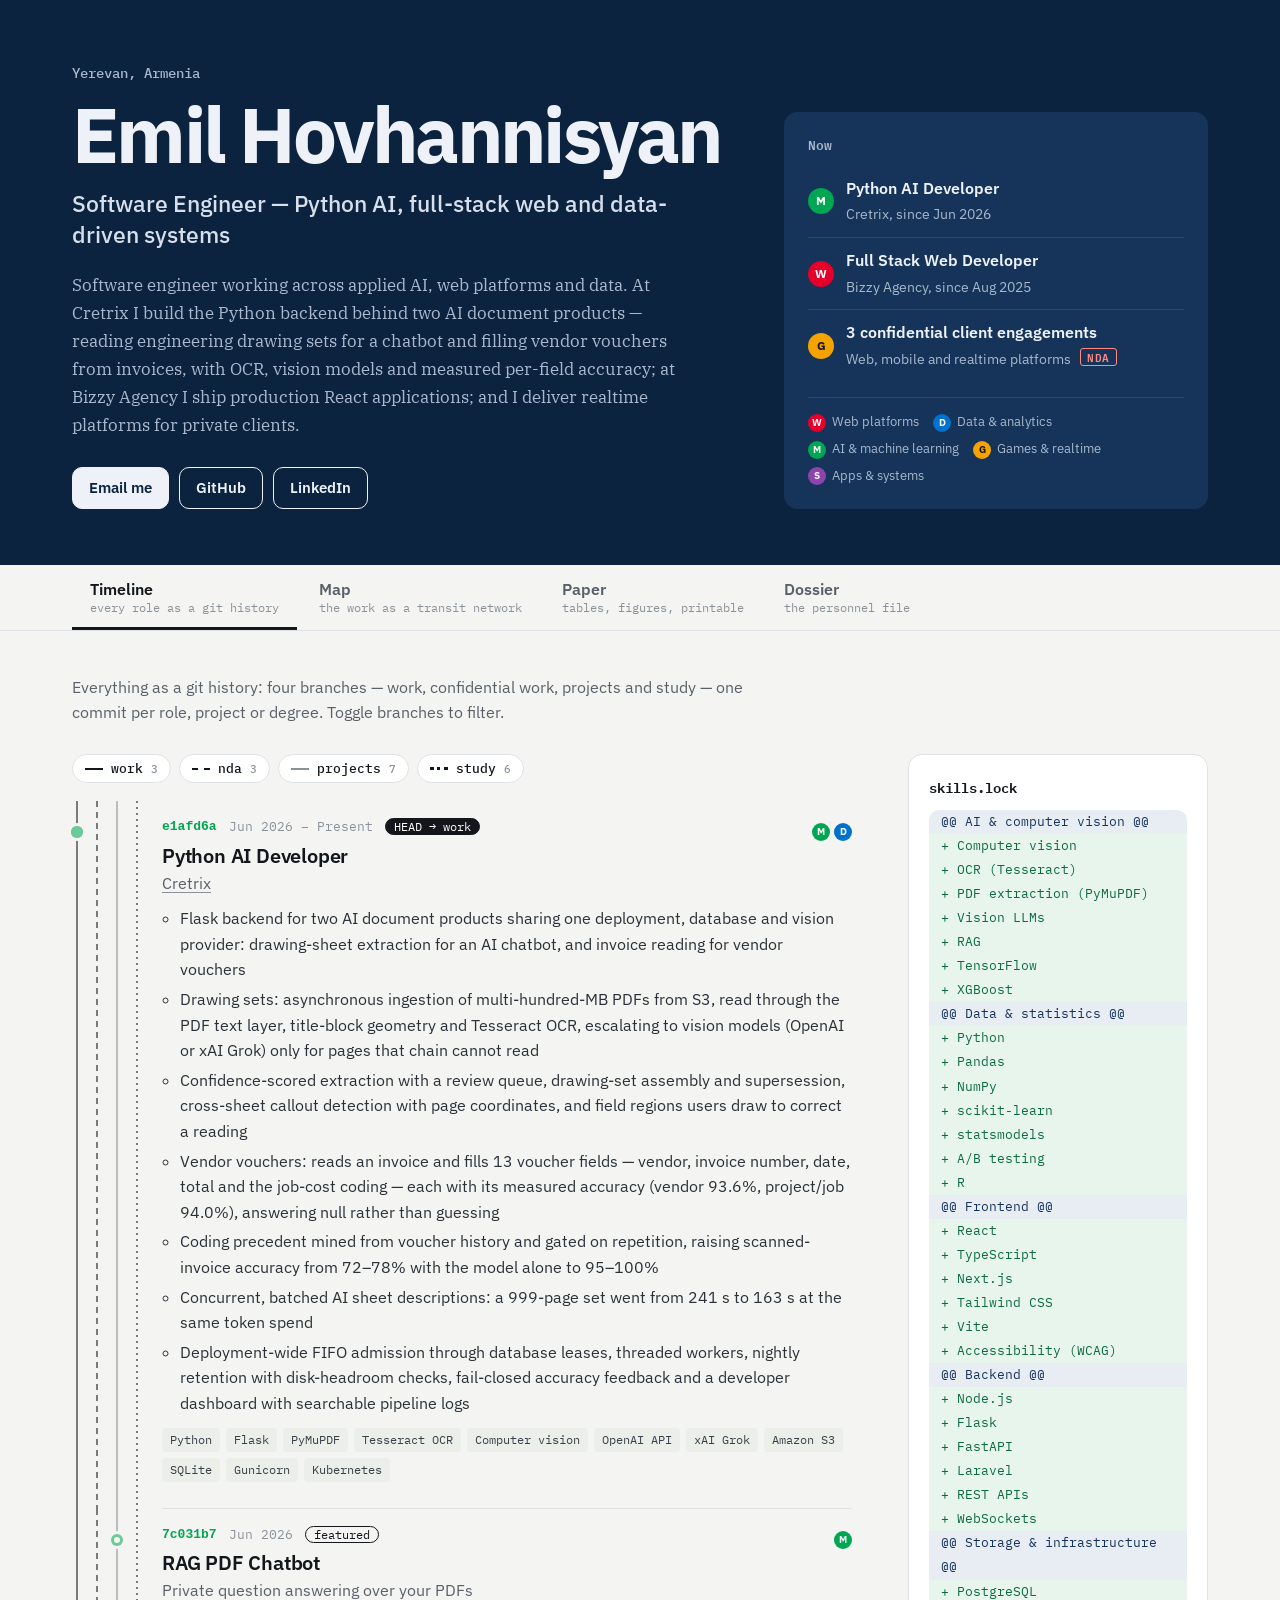
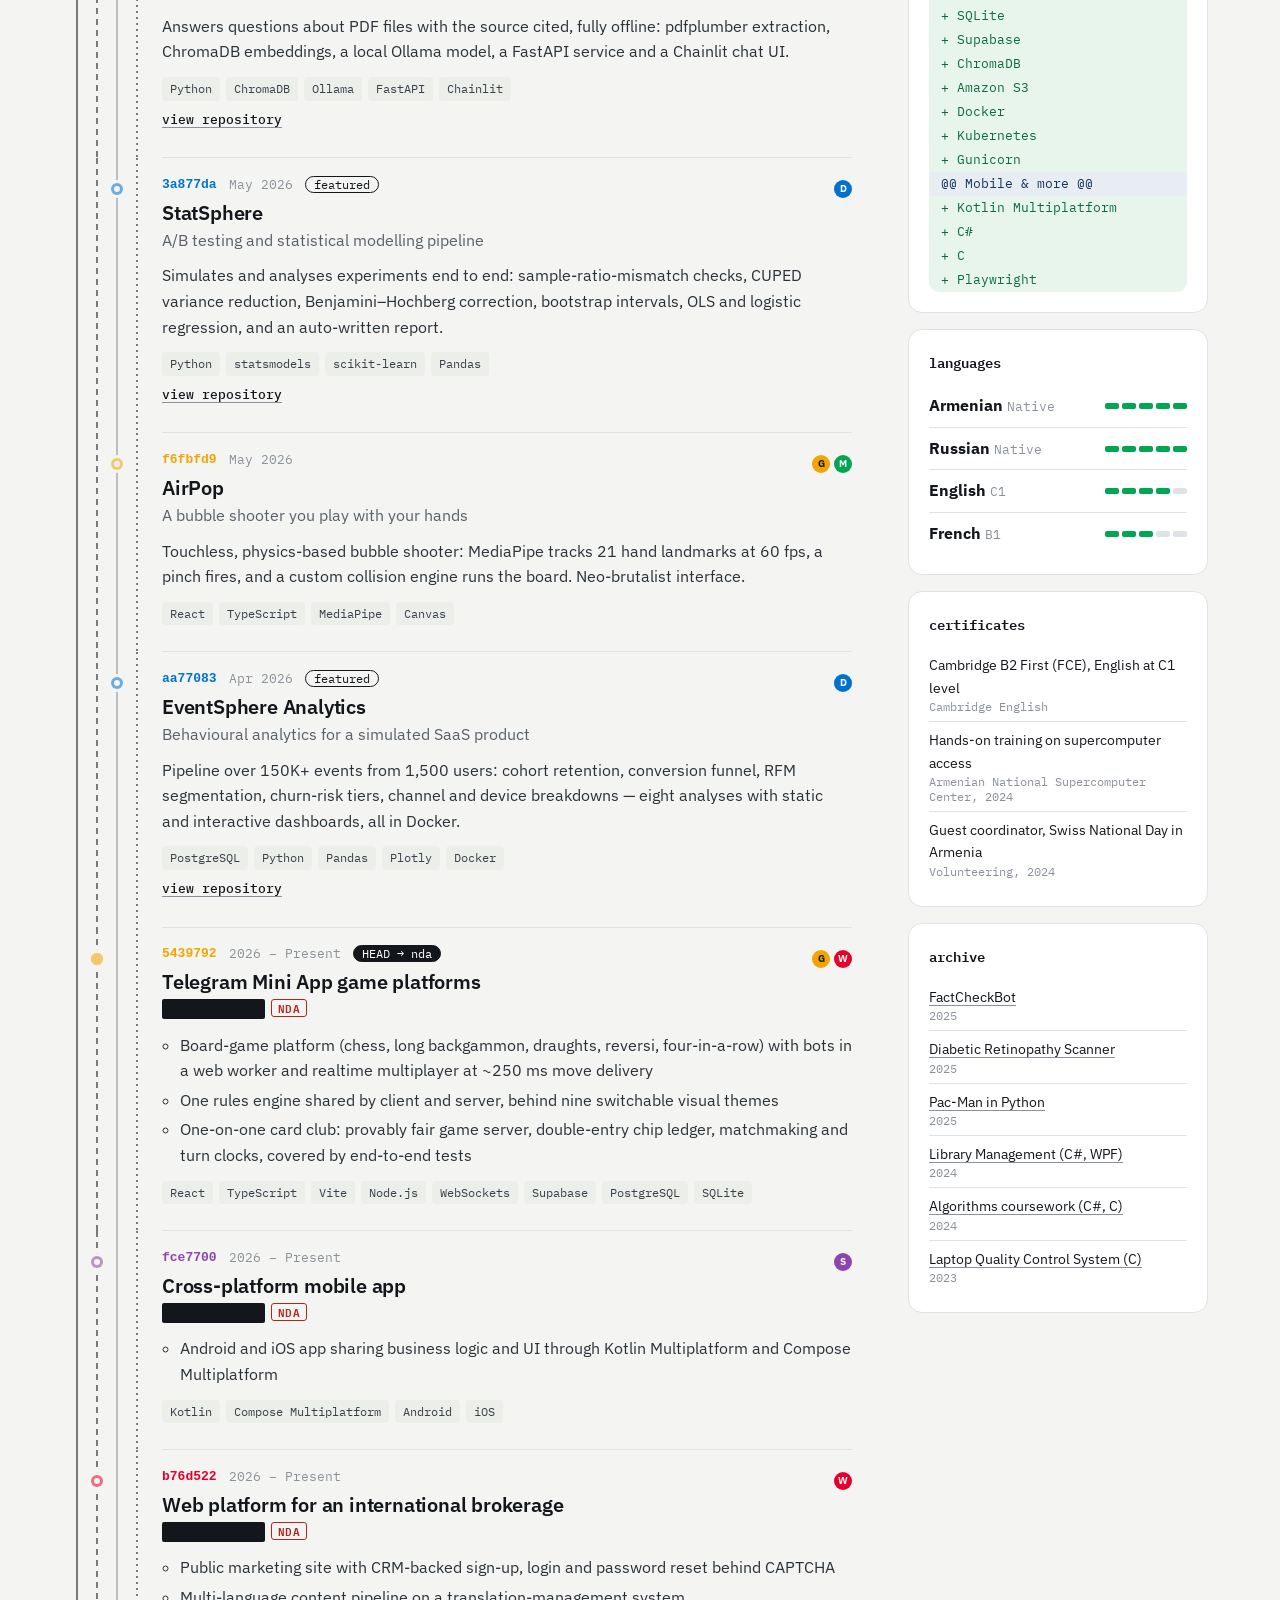
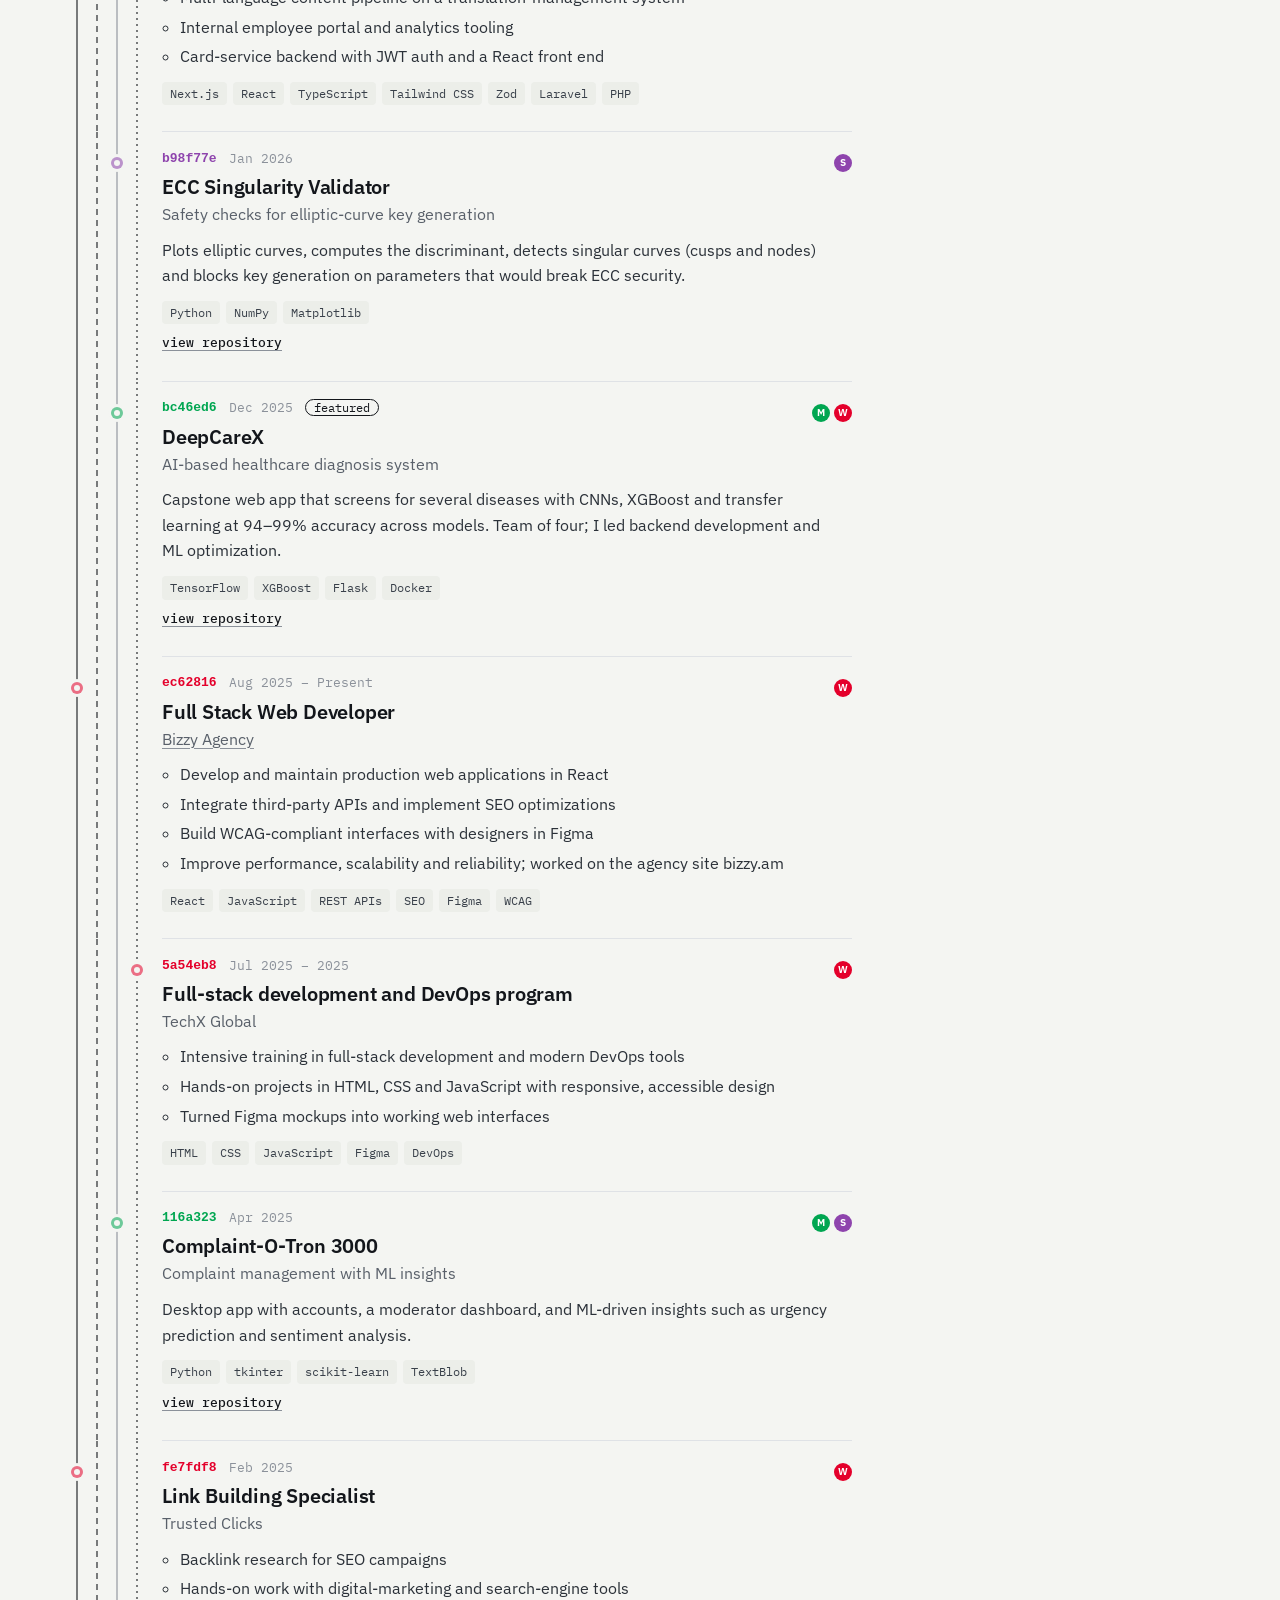
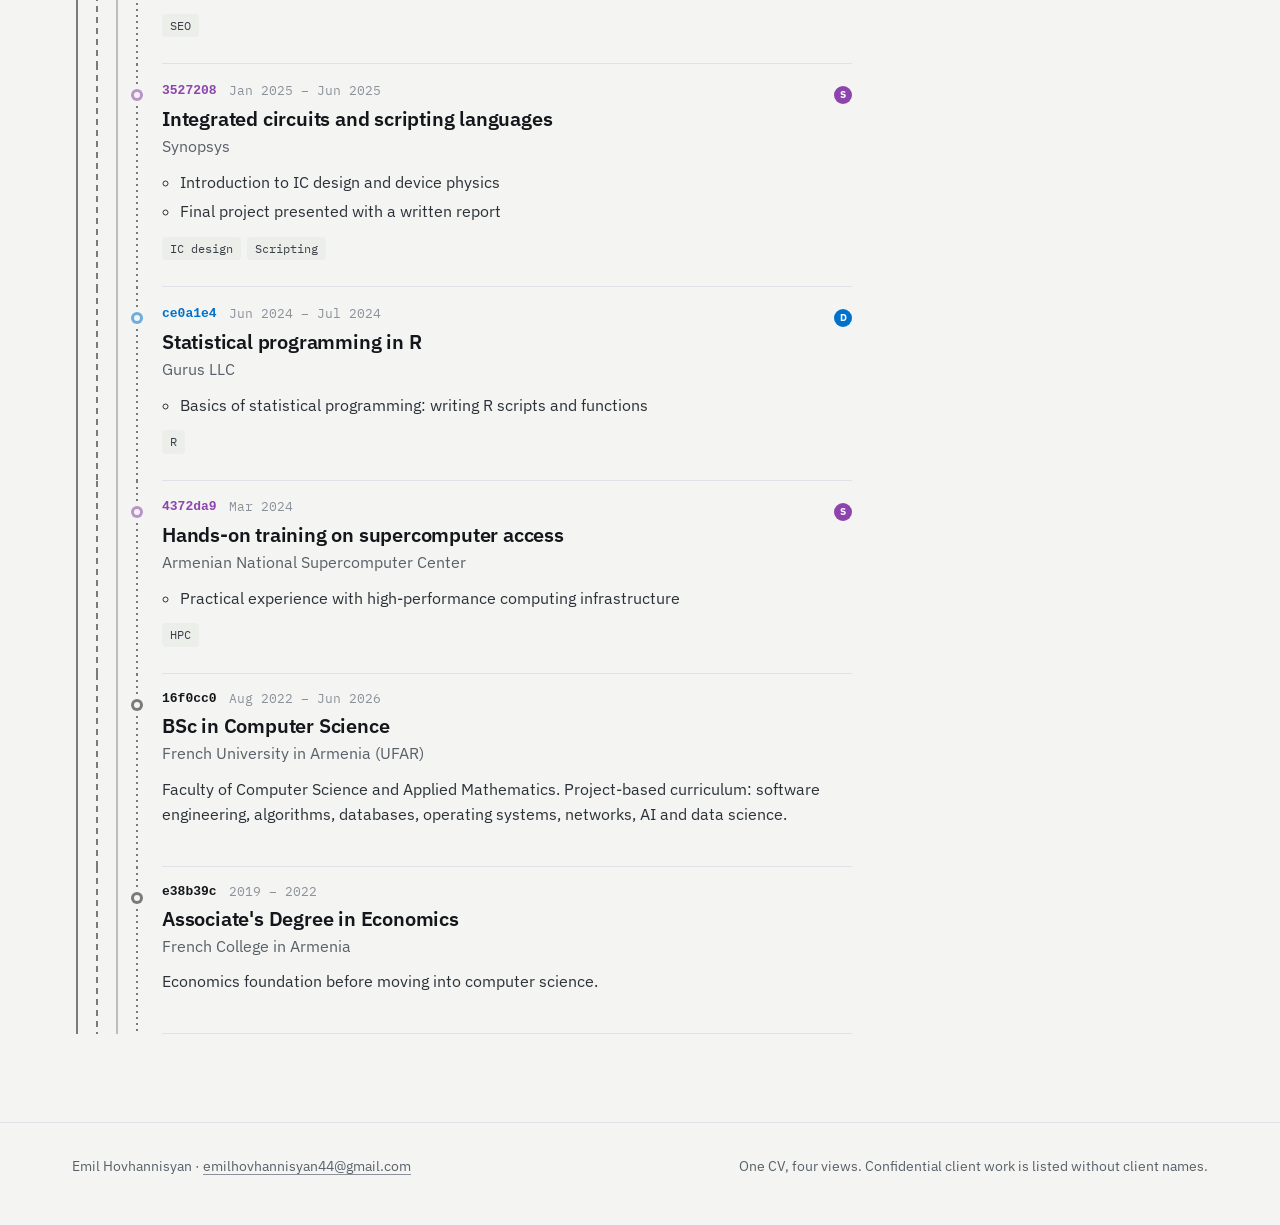
==== index.html @ f0d026a4 "Personal CV site: one design system, four views (timeline, map, paper, dossier)" ====
<!doctype html>
<html lang="en">
  <head>
    <meta charset="utf-8" />
    <meta name="viewport" content="width=device-width, initial-scale=1" />
    <title>Emil Hovhannisyan — Software Engineer</title>
    <meta name="description" content="Emil Hovhannisyan, software engineer in Yerevan: Python AI (computer vision, OCR, RAG), full-stack web platforms and data-driven systems." />
    <meta property="og:title" content="Emil Hovhannisyan — Software Engineer" />
    <meta property="og:description" content="Python AI, full-stack web and data-driven systems. One CV, four views: timeline, map, paper and dossier." />
    <link rel="preconnect" href="https://fonts.googleapis.com" />
    <link rel="preconnect" href="https://fonts.gstatic.com" crossorigin />
    <link href="https://fonts.googleapis.com/css2?family=IBM+Plex+Mono:wght@400;500;600&family=IBM+Plex+Sans:wght@400;500;600;700&family=IBM+Plex+Serif:ital,wght@0,400;0,600;1,400&display=swap" rel="stylesheet" />
    <link rel="stylesheet" href="assets/site.css" />
  </head>
  <body>
    <div id="app"></div>
    <noscript>
      <p style="padding: 24px">Emil Hovhannisyan — Software Engineer, Yerevan. Email emilhovhannisyan44@gmail.com · github.com/emilhovh</p>
    </noscript>
    <script src="content.js"></script>
    <script src="assets/app.js"></script>
  </body>
</html>
---- assets/site.css ----
/*
 * One design system, four views.
 *
 * Type: IBM Plex in three voices — Sans for the interface, Serif for long reading
 * (the paper view), Mono for dates, hashes and data.
 * Colour: a quiet neutral ground, a navy plate for identity, a red stamp used only
 * for confidentiality, and five domain colours that mean the same thing everywhere —
 * map lines, timeline dots, badges and figures.
 */
:root {
  --ground: #f4f5f2;
  --surface: #ffffff;
  --surface-2: #eceee9;
  --ink: #13161b;
  --ink-2: #2b3139;
  --muted: #59606a;
  --faint: #8b919a;
  --line: #dfe2e6;
  --plate: #0c2340;
  --plate-2: #16335a;
  --plate-ink: #eef2f8;
  --plate-muted: #a9b8cc;
  --stamp: #b3261e;

  --d-web: #e4002b;
  --d-data: #0072ce;
  --d-ml: #00a651;
  --d-games: #f5a300;
  --d-systems: #8e44ad;

  --sans: 'IBM Plex Sans', 'Segoe UI', system-ui, sans-serif;
  --serif: 'IBM Plex Serif', Georgia, 'Times New Roman', serif;
  --mono: 'IBM Plex Mono', ui-monospace, Consolas, monospace;

  --r-sm: 4px;
  --r: 10px;
  --r-lg: 14px;
  --wrap: 1200px;
}

* {
  box-sizing: border-box;
}

html {
  background: var(--ground);
  scroll-padding-top: 90px;
}

body {
  margin: 0;
  color: var(--ink);
  font: 16px/1.6 var(--sans);
  -webkit-font-smoothing: antialiased;
}

a {
  color: inherit;
  text-decoration-color: var(--faint);
  text-underline-offset: 3px;
}

a:hover {
  text-decoration-color: currentColor;
}

:focus-visible {
  outline: 2px solid var(--d-data);
  outline-offset: 2px;
}

h1,
h2,
h3 {
  text-wrap: balance;
}

.wrap {
  max-width: var(--wrap);
  margin: 0 auto;
  padding-inline: 32px;
}

.mono {
  font-family: var(--mono);
}

.visually-hidden {
  position: absolute;
  width: 1px;
  height: 1px;
  overflow: hidden;
  clip-path: inset(50%);
  white-space: nowrap;
}

/* ---------- shared components ---------- */

.badge {
  display: inline-grid;
  place-items: center;
  flex: none;
  width: 26px;
  height: 26px;
  border-radius: 50%;
  background: var(--d, var(--ink));
  color: #fff;
  font: 700 12px/1 var(--sans);
}

.badge[data-d='web'] {
  --d: var(--d-web);
}

.badge[data-d='data'] {
  --d: var(--d-data);
}

.badge[data-d='ml'] {
  --d: var(--d-ml);
}

.badge[data-d='games'] {
  --d: var(--d-games);
  color: var(--ink);
}

.badge[data-d='systems'] {
  --d: var(--d-systems);
}

.badge--sm {
  width: 18px;
  height: 18px;
  font-size: 10px;
}

.chips {
  display: flex;
  flex-wrap: wrap;
  gap: 6px;
  margin: 0;
  padding: 0;
  list-style: none;
}

.chips li {
  padding: 1px 8px;
  border-radius: var(--r-sm);
  background: var(--surface-2);
  font: 12px/1.8 var(--mono);
  color: #39404a;
}

/* confidentiality: a redaction bar and a stamp, identical in every view */
.redact {
  position: relative;
  display: inline-block;
  padding: 0 3px;
  border-radius: 2px;
  background: var(--ink);
  color: transparent;
  font-family: var(--mono);
  line-height: 1.25;
  letter-spacing: -0.12em;
  cursor: help;
  user-select: none;
}

/* the tooltip only exists while shown: a hidden but laid-out tooltip would widen the page on phones */
.redact::after {
  content: attr(data-tip);
  position: absolute;
  left: 0;
  top: calc(100% + 6px);
  z-index: 5;
  display: none;
  width: max-content;
  max-width: min(240px, 70vw);
  padding: 3px 8px;
  border-radius: var(--r-sm);
  background: var(--stamp);
  color: #fff;
  font: 500 12px/1.5 var(--sans);
  letter-spacing: 0;
  white-space: normal;
  pointer-events: none;
}

.redact:hover::after,
.redact:focus::after {
  display: block;
}

.nda-tag {
  display: inline-block;
  margin-left: 6px;
  padding: 0 6px;
  border: 1.5px solid var(--stamp);
  border-radius: 3px;
  color: var(--stamp);
  font: 600 11px/1.45 var(--mono);
  letter-spacing: 0.04em;
  vertical-align: 2px;
}

.btn {
  display: inline-flex;
  align-items: center;
  justify-content: center;
  gap: 8px;
  min-height: 42px;
  padding: 0 16px;
  border-radius: var(--r);
  border: 1.5px solid currentColor;
  background: transparent;
  color: inherit;
  font: 600 15px var(--sans);
  text-decoration: none;
  cursor: pointer;
}

.btn--solid {
  background: var(--plate-ink);
  border-color: var(--plate-ink);
  color: var(--plate);
}

.btn--ink {
  background: var(--ink);
  border-color: var(--ink);
  color: #fff;
}

.meter {
  display: flex;
  gap: 3px;
}

.meter i {
  width: 14px;
  height: 6px;
  border-radius: 2px;
  background: var(--line);
}

.meter i.on {
  background: var(--d-ml);
}

/* ---------- masthead ---------- */

.masthead {
  background: var(--plate);
  color: var(--plate-ink);
}

.masthead__grid {
  display: grid;
  grid-template-columns: 1.55fr 1fr;
  gap: 56px;
  padding-block: 64px 56px;
}

.place {
  margin: 0 0 14px;
  font: 500 14px var(--mono);
  color: var(--plate-muted);
}

.masthead h1 {
  margin: 0;
  font: 700 clamp(42px, 6.2vw, 78px) / 0.98 var(--sans);
  letter-spacing: -0.035em;
}

.lede {
  margin: 16px 0 0;
  font: 500 clamp(19px, 2vw, 23px) / 1.35 var(--sans);
  color: #d6dfeb;
}

.summary {
  margin: 20px 0 0;
  max-width: 62ch;
  font: 400 17px/1.65 var(--serif);
  color: var(--plate-muted);
}

.actions {
  display: flex;
  flex-wrap: wrap;
  gap: 10px;
  margin-top: 28px;
}

.now {
  align-self: end;
  padding: 22px 24px;
  border-radius: var(--r-lg);
  background: var(--plate-2);
}

.now h2 {
  margin: 0 0 10px;
  font: 600 13px var(--mono);
  color: var(--plate-muted);
}

.now-list {
  list-style: none;
  margin: 0;
  padding: 0;
}

.now-list li {
  display: grid;
  grid-template-columns: 26px 1fr;
  gap: 12px;
  align-items: center;
  padding: 10px 0;
  border-top: 1px solid rgba(255, 255, 255, 0.1);
}

.now-list li:first-child {
  border-top: 0;
}

.now b {
  display: block;
  font-weight: 600;
}

.now span.org {
  font-size: 14px;
  color: var(--plate-muted);
}

.now .nda-tag {
  border-color: #ff8a80;
  color: #ff8a80;
}

.legend {
  display: flex;
  flex-wrap: wrap;
  gap: 6px 14px;
  margin: 16px 0 0;
  padding: 14px 0 0;
  border-top: 1px solid rgba(255, 255, 255, 0.1);
  list-style: none;
  font-size: 13px;
  color: var(--plate-muted);
}

.legend li {
  display: flex;
  align-items: center;
  gap: 6px;
}

/* ---------- view switcher ---------- */

.views {
  position: sticky;
  top: 0;
  z-index: 20;
  background: rgba(244, 245, 242, 0.94);
  backdrop-filter: blur(8px);
  border-bottom: 1px solid var(--line);
}

.views__list {
  display: flex;
  gap: 4px;
  overflow-x: auto;
  scrollbar-width: none;
}

.view-tab {
  flex: none;
  display: flex;
  flex-direction: column;
  align-items: flex-start;
  gap: 1px;
  padding: 14px 18px 12px;
  border: 0;
  border-bottom: 3px solid transparent;
  background: none;
  color: var(--muted);
  font: inherit;
  text-align: left;
  cursor: pointer;
}

.view-tab b {
  font: 600 16px var(--sans);
}

.view-tab span {
  font: 12px var(--mono);
  color: var(--faint);
}

.view-tab[aria-selected='true'] {
  color: var(--ink);
  border-bottom-color: var(--ink);
}

.view {
  padding-block: 44px 88px;
}

.view-intro {
  margin: 0 0 28px;
  max-width: 70ch;
  color: var(--muted);
}

.section-title {
  margin: 56px 0 16px;
  font: 600 22px var(--sans);
  letter-spacing: -0.01em;
}

/* ---------- timeline view (git history) ---------- */

.timeline {
  display: grid;
  grid-template-columns: 1fr 300px;
  gap: 56px;
  align-items: start;
}

.branches {
  display: flex;
  flex-wrap: wrap;
  gap: 8px;
  margin-bottom: 18px;
}

.branch {
  display: inline-flex;
  align-items: center;
  gap: 8px;
  padding: 5px 12px;
  border: 1px solid var(--line);
  border-radius: 999px;
  background: var(--surface);
  color: var(--ink);
  font: 500 13px var(--mono);
  cursor: pointer;
}

.branch i {
  width: 18px;
  height: 0;
  border-top: 2px solid var(--ink);
}

.branch[data-lane='nda'] i {
  border-top-style: dashed;
}

.branch[data-lane='projects'] i {
  border-top-color: var(--faint);
}

.branch[data-lane='study'] i {
  border-top-style: dotted;
  border-top-width: 3px;
}

.branch small {
  color: var(--faint);
}

.branch[aria-pressed='false'] {
  background: transparent;
  color: var(--faint);
  text-decoration: line-through;
}

.log {
  list-style: none;
  margin: 0;
  padding: 0;
}

.commit {
  --gap: 20px;
  display: grid;
  grid-template-columns: calc(var(--gap) * 4 + 10px) 1fr;
}

.commit[hidden] {
  display: none;
}

.rail {
  position: relative;
  background:
    linear-gradient(var(--ink), var(--ink)) calc(var(--gap) * 0 + 4px) 0 / 2px 100% no-repeat,
    repeating-linear-gradient(var(--ink) 0 6px, transparent 6px 11px) calc(var(--gap) * 1 + 4px) 0 / 2px 100% no-repeat,
    linear-gradient(var(--faint), var(--faint)) calc(var(--gap) * 2 + 4px) 0 / 2px 100% no-repeat,
    repeating-linear-gradient(var(--ink) 0 2px, transparent 2px 6px) calc(var(--gap) * 3 + 4px) 0 / 2px 100% no-repeat;
  opacity: 0.55;
}

.commit .dot {
  position: absolute;
  top: 25px;
  left: calc(var(--lane) * var(--gap) - 1px);
  width: 12px;
  height: 12px;
  border-radius: 50%;
  background: var(--ground);
  box-shadow:
    inset 0 0 0 3px var(--dot),
    0 0 0 3px var(--ground);
}

.commit.is-head .dot {
  background: var(--dot);
}

.commit-body {
  min-width: 0;
  padding: 16px 0 26px;
  border-bottom: 1px solid var(--line);
}

.commit-top {
  display: flex;
  justify-content: space-between;
  gap: 12px;
}

.meta {
  display: flex;
  flex-wrap: wrap;
  align-items: center;
  gap: 4px 12px;
  margin: 0 0 6px;
  font: 13px var(--mono);
  color: var(--faint);
}

.hash {
  font-weight: 600;
  color: var(--dot);
}

.ref {
  padding: 0 8px;
  border-radius: 999px;
  border: 1px solid var(--ink);
  color: var(--ink);
  font-size: 12px;
}

.ref--head {
  background: var(--ink);
  color: #fff;
}

.commit-body h3 {
  margin: 0;
  font: 600 20px/1.3 var(--sans);
  letter-spacing: -0.01em;
}

.org-line {
  margin: 2px 0 10px;
  color: var(--muted);
}

.commit-body ul.points {
  margin: 0 0 12px;
  padding-left: 18px;
  color: var(--ink-2);
}

.commit-body ul.points li + li {
  margin-top: 4px;
}

.commit-body p.text {
  margin: 0 0 12px;
  max-width: 68ch;
  color: var(--ink-2);
}

.repo-link {
  display: inline-block;
  margin-top: 10px;
  font: 500 13px var(--mono);
}

.aside-block {
  padding: 20px;
  border: 1px solid var(--line);
  border-radius: var(--r-lg);
  background: var(--surface);
}

.aside-block + .aside-block {
  margin-top: 16px;
}

.aside-block h2 {
  margin: 0 0 12px;
  font: 600 14px var(--mono);
}

.diff {
  border-radius: var(--r);
  overflow: hidden;
  font: 13px/1.85 var(--mono);
}

.diff div {
  padding: 0 12px;
}

.diff .hunk {
  background: #e8edf4;
  color: var(--plate-2);
}

.diff .add {
  background: #e7f5ec;
  color: #0d6b3f;
}

.lang-row {
  display: flex;
  align-items: center;
  justify-content: space-between;
  gap: 12px;
  padding: 8px 0;
  border-top: 1px solid var(--line);
}

.lang-row:first-of-type {
  border-top: 0;
}

.lang-row span {
  color: var(--faint);
  font: 13px var(--mono);
}

.plain-list {
  list-style: none;
  margin: 0;
  padding: 0;
  font-size: 14px;
}

.plain-list li {
  padding: 7px 0;
  border-top: 1px solid var(--line);
}

.plain-list li:first-child {
  border-top: 0;
}

.plain-list small {
  display: block;
  color: var(--faint);
  font: 12px var(--mono);
}

/* ---------- map view (transit network) ---------- */

.map-card {
  padding: 18px 18px 8px;
  border: 1px solid var(--line);
  border-radius: var(--r-lg);
  background: var(--surface);
}

.map-scroll {
  overflow-x: auto;
}

/* the whole network fits the card on wide screens; phones scroll it sideways at a readable size.
   Sizes inside the map are in map units, so they scale with it. */
.map {
  display: block;
  width: 100%;
  height: auto;
}

.map-hint {
  display: none;
  margin: 0 0 8px;
  font: 13px var(--mono);
  color: var(--faint);
}

@media (max-width: 960px) {
  .map {
    width: 1050px;
    max-width: none;
  }
  .map-hint {
    display: block;
  }
}

.track {
  fill: none;
  stroke-width: 12;
  stroke-linecap: round;
  stroke-linejoin: round;
}

.station {
  cursor: pointer;
}

.station .ring {
  fill: #fff;
  stroke: var(--ink);
  stroke-width: 4.5;
}

.station.is-on .ring {
  fill: var(--ink);
}

.station:focus-visible .ring {
  stroke: var(--d-data);
  stroke-width: 5;
}

.passage {
  stroke: var(--ink);
  stroke-width: 6;
  stroke-linecap: round;
}

.station text {
  font: 600 21px var(--sans);
  fill: var(--ink);
}

.station text.date {
  font: 500 16px var(--mono);
  fill: var(--muted);
}

.depot rect {
  fill: var(--plate);
}

.depot text {
  fill: #fff;
  font: 700 22px var(--sans);
}

.depot text.depot-sub {
  font: 500 15px var(--mono);
}

.map .now-label {
  font: 700 17px var(--mono);
  fill: var(--faint);
}

.map .axis line {
  stroke: var(--line);
  stroke-width: 2;
  stroke-dasharray: 4 7;
}

.map .axis text {
  font: 500 17px var(--mono);
  fill: var(--faint);
}

.stop-detail {
  display: grid;
  grid-template-columns: 1fr 1.3fr;
  gap: 28px;
  margin-top: 16px;
  padding: 24px 28px;
  border-radius: var(--r-lg);
  background: var(--plate);
  color: var(--plate-ink);
}

.stop-detail .badges {
  display: flex;
  gap: 6px;
  margin-bottom: 10px;
}

.stop-detail h3 {
  margin: 0;
  font: 700 28px/1.12 var(--sans);
  letter-spacing: -0.02em;
}

.stop-detail .sub {
  margin: 6px 0 0;
  color: var(--plate-muted);
}

.stop-detail .redact {
  background: #000;
  box-shadow: 0 0 0 1px rgba(255, 255, 255, 0.35);
}

.stop-detail .nda-tag {
  border-color: #ff8a80;
  color: #ff8a80;
}

.stop-detail ul {
  margin: 0 0 12px;
  padding-left: 18px;
}

.stop-detail p {
  margin: 0 0 12px;
}

.stop-detail .chips li {
  background: rgba(255, 255, 255, 0.1);
  color: var(--plate-ink);
}

.stop-detail a {
  font-weight: 600;
}

.timetable {
  display: grid;
  grid-template-columns: repeat(auto-fit, minmax(320px, 1fr));
  gap: 16px;
}

.line-card {
  padding: 16px 20px 8px;
  border-top: 6px solid var(--c);
  border-radius: 0 0 var(--r-lg) var(--r-lg);
  background: var(--surface);
}

.line-card h3 {
  display: flex;
  align-items: center;
  gap: 10px;
  margin: 0 0 6px;
  font: 600 17px var(--sans);
}

.line-card ol {
  list-style: none;
  margin: 0;
  padding: 0;
}

.line-card li {
  display: grid;
  grid-template-columns: 90px 1fr;
  gap: 10px;
  padding: 8px 0;
  border-top: 1px solid var(--line);
  font-size: 15px;
}

.line-card time {
  font: 12px/1.9 var(--mono);
  color: var(--faint);
}

.line-card li span {
  display: block;
  color: var(--muted);
  font-size: 14px;
}

/* ---------- paper view (research article) ---------- */

.paper {
  position: relative;
  max-width: 880px;
  margin: 0 auto;
  padding: 72px 96px 88px;
  background: var(--surface);
  color: var(--ink);
  font: 17.5px/1.62 var(--serif);
  box-shadow:
    0 1px 2px rgba(0, 0, 0, 0.05),
    0 24px 50px -32px rgba(0, 0, 0, 0.35);
}

.paper-tools {
  display: flex;
  justify-content: flex-end;
  max-width: 880px;
  margin: 0 auto 14px;
}

.running {
  position: absolute;
  top: 28px;
  left: 96px;
  right: 96px;
  display: flex;
  justify-content: space-between;
  padding-bottom: 6px;
  border-bottom: 1px solid var(--line);
  font: 12.5px var(--sans);
  color: var(--muted);
}

.paper-title {
  margin: 20px 0 36px;
  text-align: center;
}

.paper-title h2 {
  margin: 0 auto 16px;
  max-width: 24ch;
  font: 600 32px/1.2 var(--serif);
}

.paper-title p {
  margin: 0;
}

.paper-title .affil {
  margin-top: 4px;
  font-style: italic;
  font-size: 15px;
  color: var(--muted);
}

.abstract {
  max-width: 62ch;
  margin: 0 auto 32px;
  font-size: 16px;
}

.abstract h3 {
  margin: 0 0 4px;
  text-align: center;
  font: 600 14px var(--sans);
}

.abstract p {
  margin: 0;
}

.paper h3.num {
  margin: 40px 0 10px;
  font: 600 21px var(--serif);
}

.paper h4 {
  margin: 22px 0 4px;
  font: 600 17.5px var(--serif);
}

.paper .n {
  display: inline-block;
  min-width: 2.2em;
  font-family: var(--sans);
  font-weight: 600;
}

.paper p {
  margin: 0 0 12px;
}

.table-wrap {
  margin: 18px 0 8px;
  overflow-x: auto;
}

.paper table {
  width: 100%;
  border-collapse: collapse;
  font-size: 15px;
  line-height: 1.45;
}

.paper caption {
  caption-side: top;
  text-align: left;
  padding-bottom: 8px;
  font: 14px/1.5 var(--sans);
}

.paper thead th {
  padding: 6px 10px 6px 0;
  border-top: 2px solid var(--ink);
  border-bottom: 1px solid var(--ink);
  text-align: left;
  font-weight: 600;
}

.paper tbody td {
  padding: 8px 10px 8px 0;
  vertical-align: top;
}

.paper tbody tr:last-child td {
  border-bottom: 2px solid var(--ink);
}

.paper td.when {
  white-space: nowrap;
  color: var(--muted);
  font: 13px/1.6 var(--mono);
}

.paper td small {
  display: block;
  color: var(--muted);
  font-size: 13.5px;
}

.paper figure {
  margin: 26px 0 8px;
}

.paper figure svg {
  display: block;
  width: 100%;
  height: auto;
}

.paper figcaption {
  margin-top: 8px;
  font: 14px/1.5 var(--sans);
}

.fig text {
  font: 12px var(--sans);
  fill: var(--muted);
}

.fig .grid {
  stroke: var(--line);
}

.references {
  list-style: none;
  padding: 0;
  font-size: 15px;
}

.references li {
  display: grid;
  grid-template-columns: 2.6em 1fr;
  margin-bottom: 6px;
}

.references code {
  font: 13px var(--mono);
  overflow-wrap: anywhere;
}

.footnotes {
  width: 45%;
  min-width: 260px;
  margin-top: 32px;
  padding-top: 8px;
  border-top: 1px solid var(--line);
  font-size: 14px;
  color: var(--muted);
}

/* ---------- dossier view (personnel file) ---------- */

.dossier {
  display: flex;
  flex-direction: column;
  gap: 30px;
  max-width: 920px;
  margin: 0 auto;
}

.sheet {
  position: relative;
  padding: 52px 60px;
  background:
    linear-gradient(transparent 0 96%, rgba(19, 22, 27, 0.035) 96%) 0 0 / 100% 28px,
    var(--surface);
  border: 1px solid var(--line);
  font: 15.5px/1.7 var(--mono);
}

.sheet:nth-child(odd) {
  rotate: -0.25deg;
}

.sheet:nth-child(even) {
  rotate: 0.2deg;
}

.sheet-tab {
  position: absolute;
  top: -1px;
  right: 60px;
  padding: 2px 14px 4px;
  background: var(--plate);
  color: var(--plate-ink);
  font: 600 12px var(--mono);
  border-radius: 0 0 6px 6px;
}

.stamp {
  position: absolute;
  right: 48px;
  top: 58px;
  padding: 6px 12px;
  border: 3px solid var(--stamp);
  color: var(--stamp);
  font: 700 20px/1 var(--mono);
  letter-spacing: 0.08em;
  rotate: -10deg;
  opacity: 0.85;
  mix-blend-mode: multiply;
}

.file-no {
  margin: 0 0 14px;
  color: var(--faint);
  font-size: 13px;
}

.sheet h2 {
  margin: 0 0 4px;
  font: 700 34px/1.1 var(--sans);
  letter-spacing: -0.02em;
}

.sheet h3.section {
  margin: 0 0 18px;
  font: 600 20px var(--sans);
}

.sheet h3.section span {
  color: var(--stamp);
  font-family: var(--mono);
}

.fields {
  display: grid;
  grid-template-columns: 180px 1fr;
  margin: 22px 0 0;
  border-top: 1px solid var(--line);
}

.fields dt,
.fields dd {
  margin: 0;
  padding: 8px 0;
  border-bottom: 1px solid var(--line);
}

.fields dt {
  color: var(--faint);
}

.record {
  padding: 16px 0 18px;
  border-top: 1px dashed var(--line);
}

.record:first-of-type {
  border-top: 0;
  padding-top: 0;
}

.record h4 {
  margin: 0;
  font: 600 17px var(--sans);
}

.record .when {
  margin: 0 0 6px;
  color: var(--faint);
  font-size: 13.5px;
}

.record ul {
  margin: 6px 0 8px;
  padding-left: 20px;
}

.record .equipment {
  margin: 0;
  color: var(--muted);
  font-size: 13.5px;
}

.cases {
  display: grid;
  grid-template-columns: repeat(auto-fit, minmax(280px, 1fr));
  gap: 14px;
}

.case {
  padding: 16px 16px 14px;
  border: 1px solid var(--line);
  border-left: 5px solid var(--c, var(--ink));
  background: var(--ground);
}

.case .case-no {
  margin: 0 0 4px;
  color: var(--stamp);
  font-size: 12px;
}

.case h4 {
  margin: 0;
  font: 600 17px var(--sans);
}

.case p {
  margin: 6px 0;
  font-size: 13.5px;
}

.capabilities {
  display: grid;
  grid-template-columns: repeat(auto-fit, minmax(240px, 1fr));
  gap: 16px 28px;
}

.capabilities h4 {
  margin: 0 0 2px;
  font: 600 15px var(--sans);
}

.capabilities p {
  margin: 0;
  font-size: 13.5px;
}

.signoff {
  display: flex;
  flex-wrap: wrap;
  justify-content: space-between;
  align-items: end;
  gap: 16px;
  margin-top: 28px;
  color: var(--faint);
  font-size: 13px;
}

.signature {
  font: italic 26px var(--serif);
  color: var(--plate-2);
  rotate: -4deg;
}

/* ---------- footer ---------- */

.site-footer {
  padding-block: 32px 48px;
  border-top: 1px solid var(--line);
  color: var(--muted);
  font-size: 14px;
}

.site-footer .wrap {
  display: flex;
  flex-wrap: wrap;
  justify-content: space-between;
  gap: 12px;
}

/* ---------- responsive ---------- */

@media (max-width: 960px) {
  .wrap {
    padding-inline: 18px;
  }
  .masthead__grid,
  .timeline,
  .stop-detail {
    grid-template-columns: 1fr;
    gap: 32px;
  }
  .masthead__grid {
    padding-block: 44px 36px;
  }
  .paper {
    padding: 56px 20px 64px;
  }
  .running {
    left: 20px;
    right: 20px;
  }
  .paper-title h2 {
    font-size: 26px;
  }
  .sheet {
    padding: 44px 20px 32px;
  }
  .stamp {
    position: static;
    display: inline-block;
    margin-bottom: 14px;
    font-size: 16px;
  }
  .fields {
    grid-template-columns: 1fr;
  }
  .fields dt {
    border-bottom: 0;
    padding-bottom: 0;
  }
  .commit {
    --gap: 14px;
  }
}

@media (prefers-reduced-motion: reduce) {
  * {
    transition: none !important;
  }
}

/* printing gives the paper view: the CV as a document */
@media print {
  html,
  body {
    background: #fff;
  }
  .masthead,
  .views,
  .site-footer,
  .paper-tools,
  .view:not(#view-paper) {
    display: none !important;
  }
  #view-paper {
    display: block !important;
    padding: 0;
  }
  .paper {
    box-shadow: none;
    padding: 0;
    max-width: none;
  }
  .running {
    display: none;
  }
}
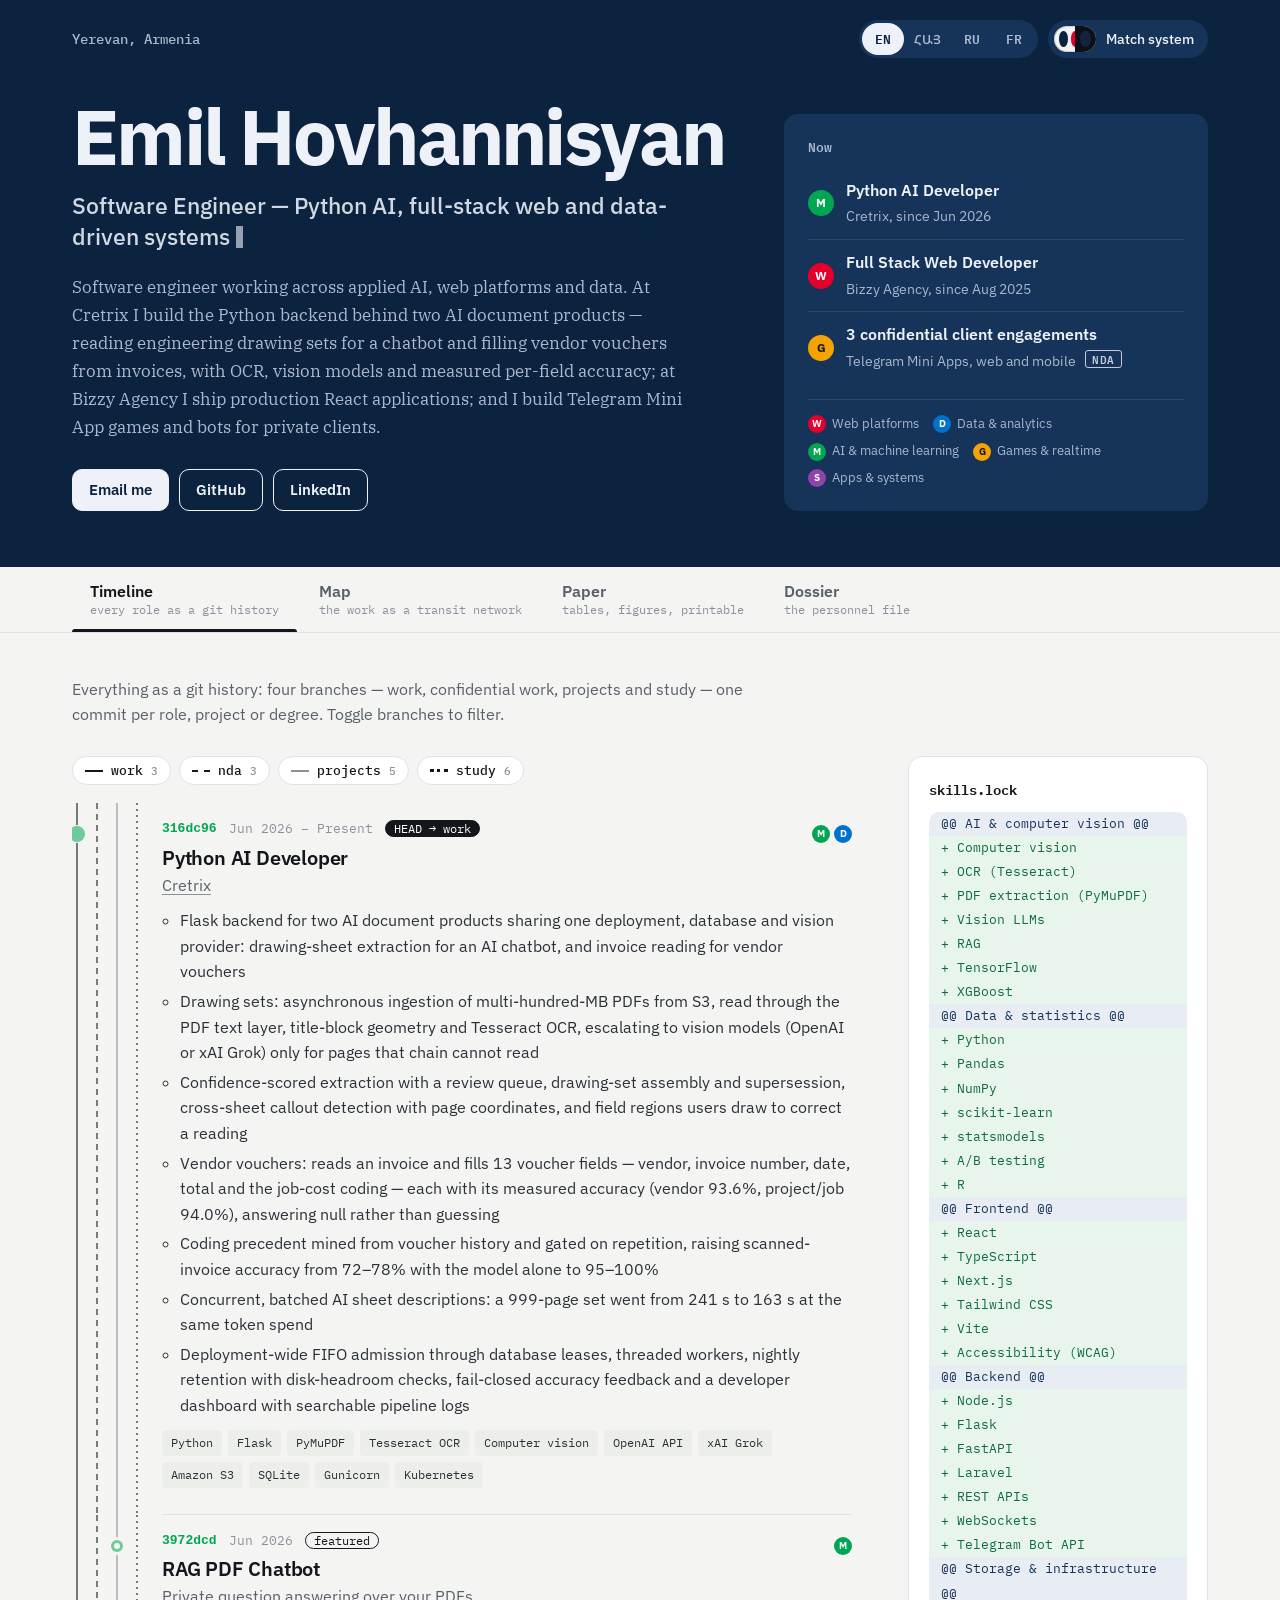
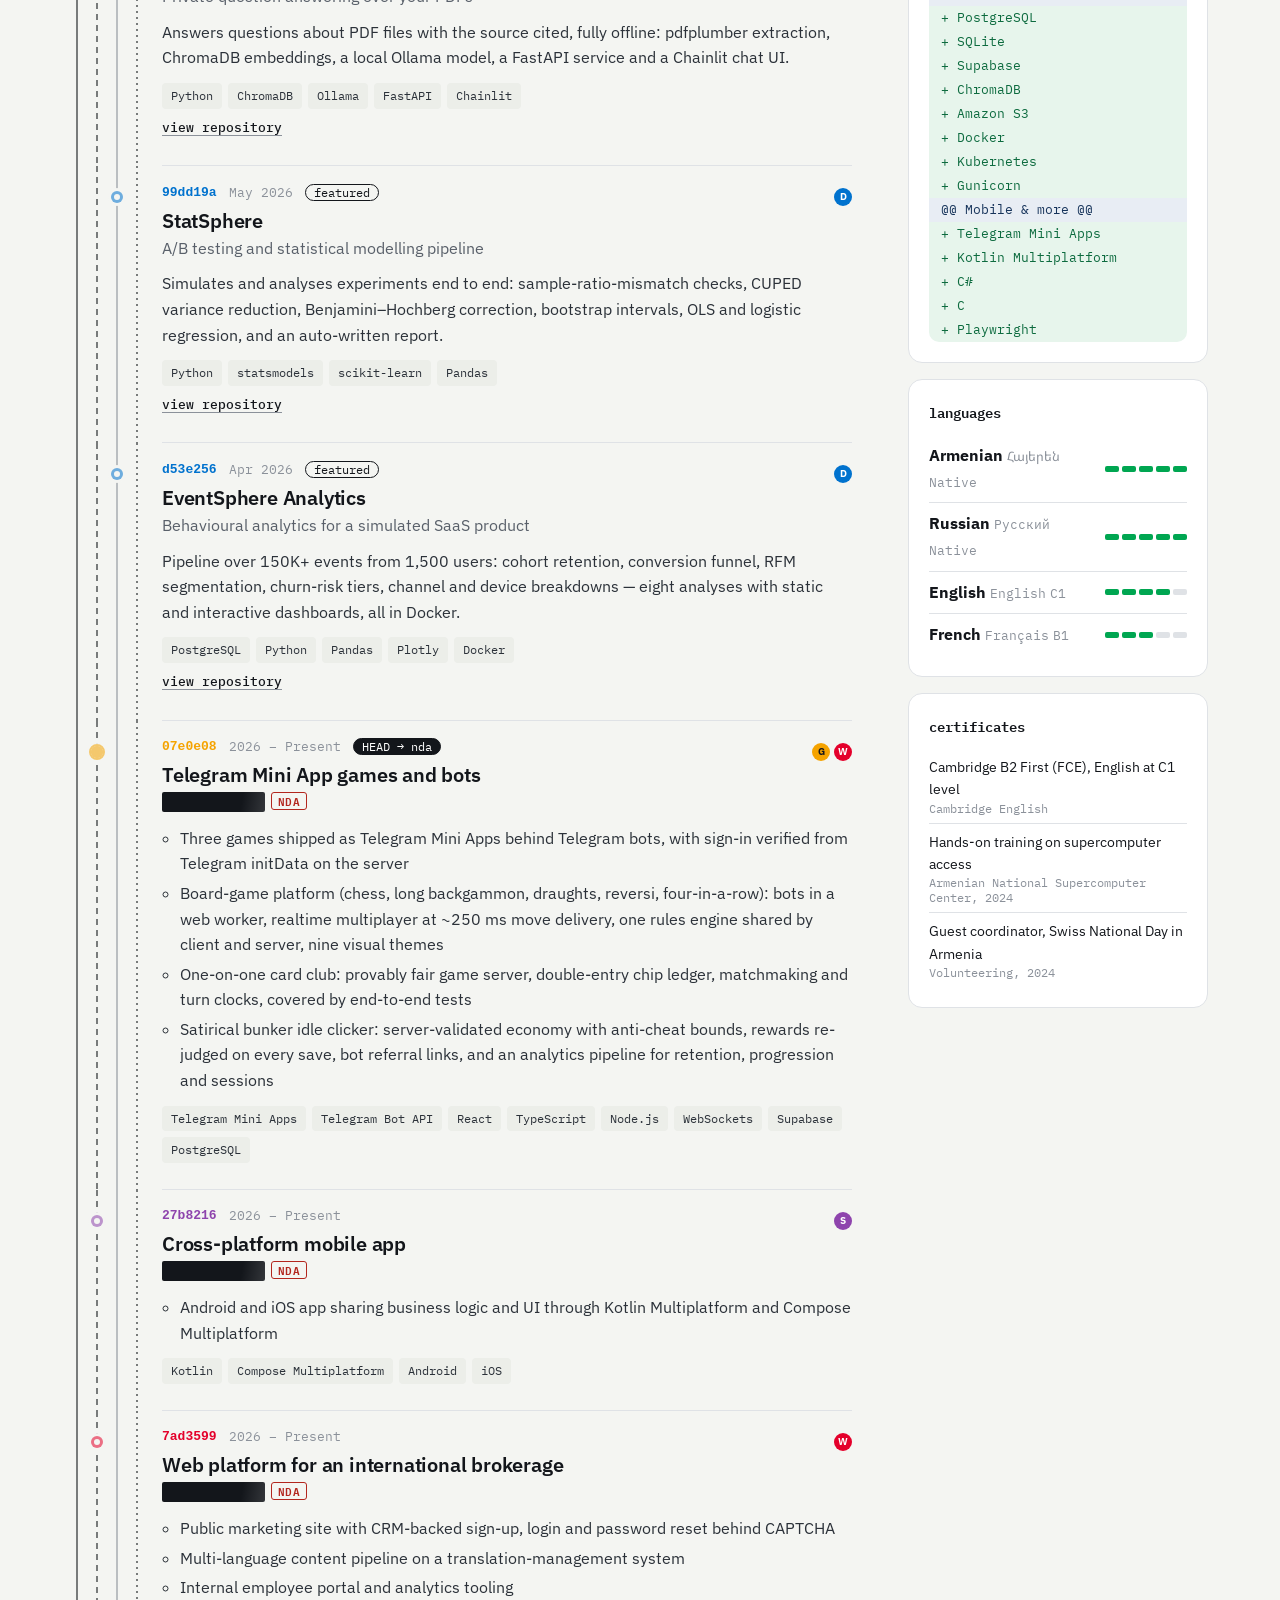
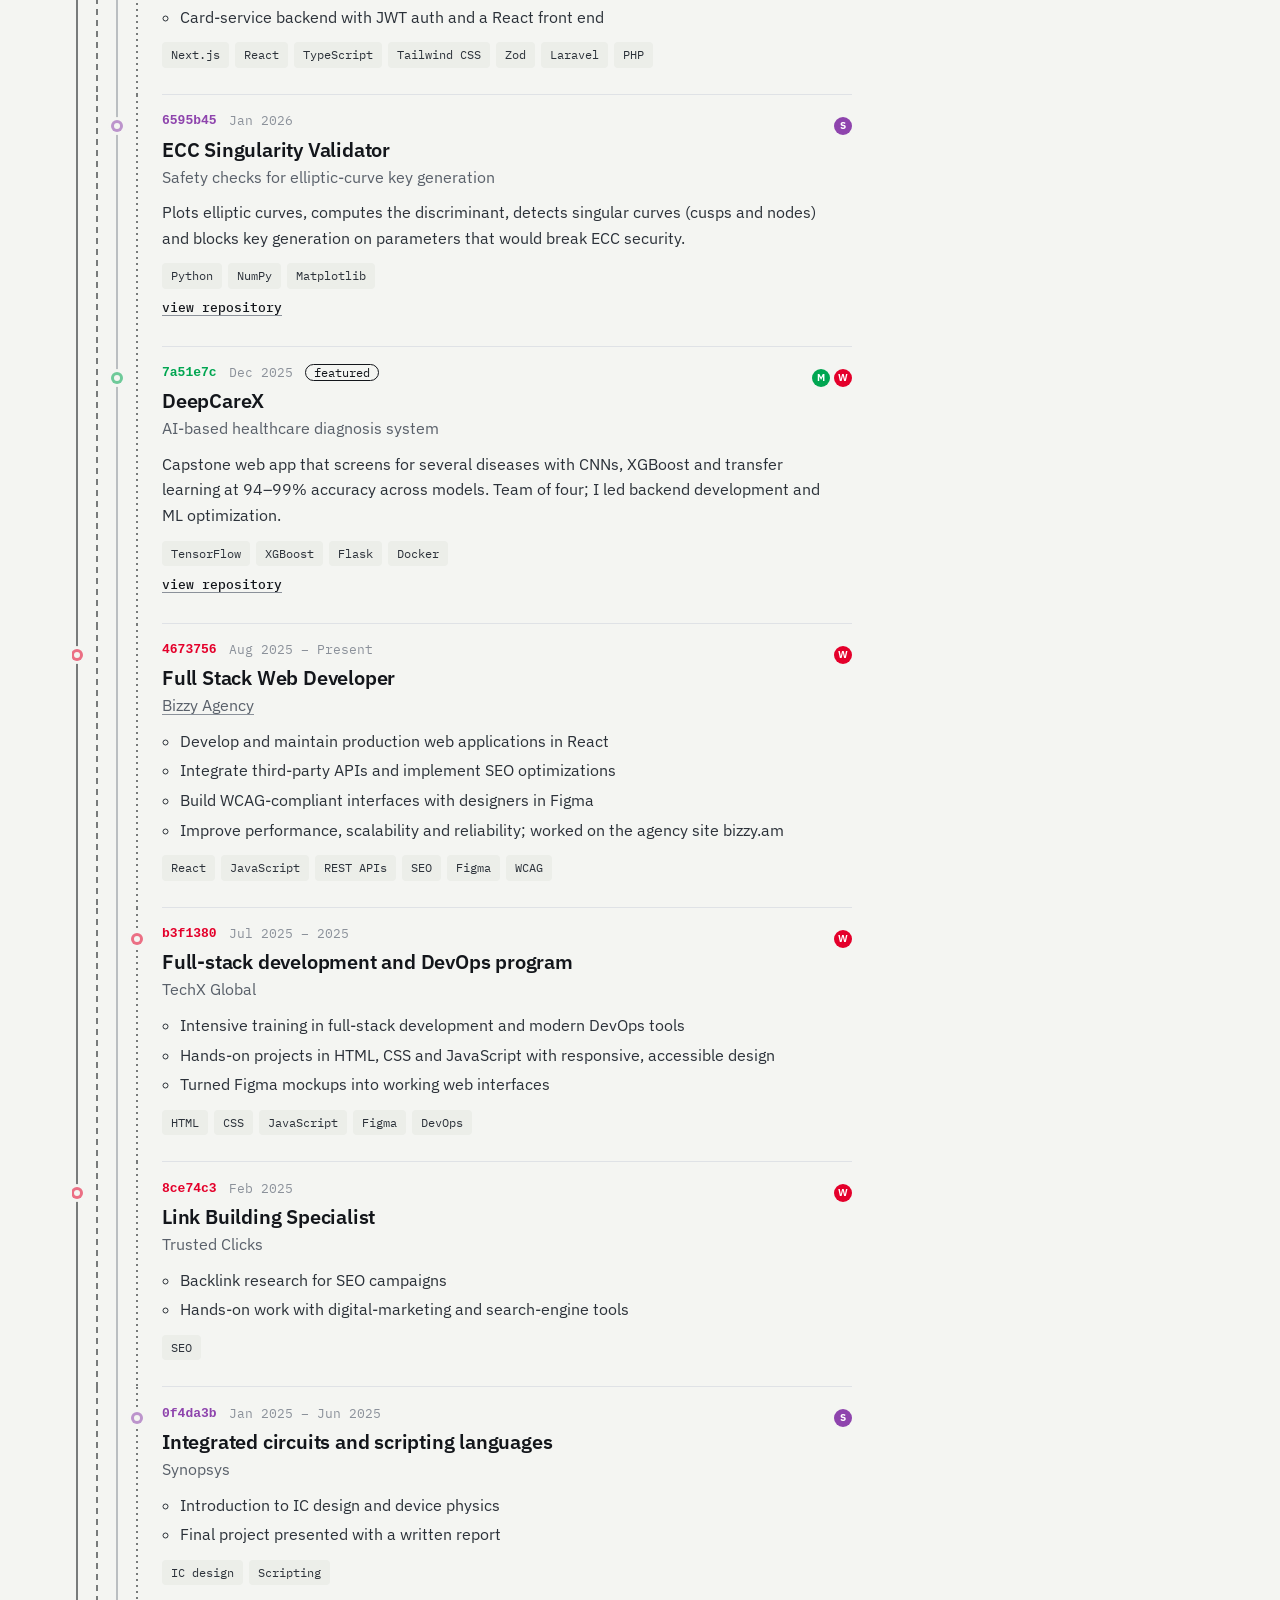
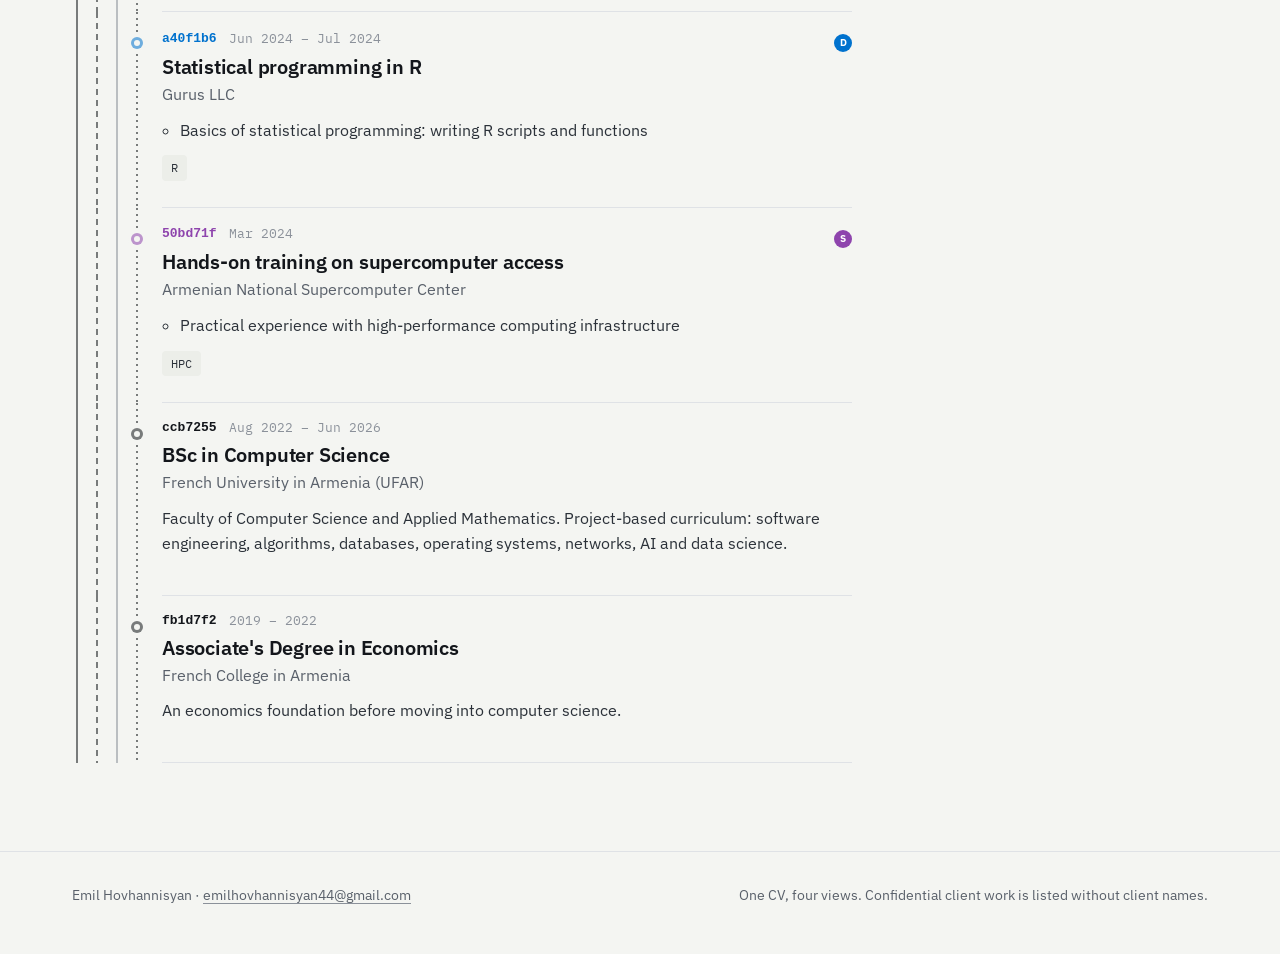
==== commit ea3aa1e2: "Armenian, Russian and French throughout; six colour themes with a theme menu" ====
--- a/index.html
+++ b/index.html
@@ -1,15 +1,27 @@
 <!doctype html>
-<html lang="en">
+<html lang="en" data-theme="auto">
   <head>
     <meta charset="utf-8" />
     <meta name="viewport" content="width=device-width, initial-scale=1" />
     <title>Emil Hovhannisyan — Software Engineer</title>
     <meta name="description" content="Emil Hovhannisyan, software engineer in Yerevan: Python AI (computer vision, OCR, RAG), full-stack web platforms and data-driven systems." />
+    <meta name="theme-color" content="#0c2340" />
     <meta property="og:title" content="Emil Hovhannisyan — Software Engineer" />
-    <meta property="og:description" content="Python AI, full-stack web and data-driven systems. One CV, four views: timeline, map, paper and dossier." />
+    <meta property="og:description" content="Python AI, full-stack web and data-driven systems. One CV, four views, four languages." />
+    <link rel="alternate" hreflang="en" href="https://emilhovh.github.io/?lang=en" />
+    <link rel="alternate" hreflang="hy" href="https://emilhovh.github.io/?lang=hy" />
+    <link rel="alternate" hreflang="ru" href="https://emilhovh.github.io/?lang=ru" />
+    <link rel="alternate" hreflang="fr" href="https://emilhovh.github.io/?lang=fr" />
+    <script>
+      // the saved theme is applied before anything paints, so the page never flashes the wrong one
+      try {
+        var saved = localStorage.getItem('cv.theme')
+        if (saved) document.documentElement.setAttribute('data-theme', saved)
+      } catch (e) {}
+    </script>
     <link rel="preconnect" href="https://fonts.googleapis.com" />
     <link rel="preconnect" href="https://fonts.gstatic.com" crossorigin />
-    <link href="https://fonts.googleapis.com/css2?family=IBM+Plex+Mono:wght@400;500;600&family=IBM+Plex+Sans:wght@400;500;600;700&family=IBM+Plex+Serif:ital,wght@0,400;0,600;1,400&display=swap" rel="stylesheet" />
+    <link href="https://fonts.googleapis.com/css2?family=IBM+Plex+Mono:wght@400;500;600&family=IBM+Plex+Sans:wght@400;500;600;700&family=IBM+Plex+Serif:ital,wght@0,400;0,600;1,400&family=Noto+Sans+Armenian:wght@400;500;600;700&family=Noto+Serif+Armenian:wght@400;600&display=swap" rel="stylesheet" />
     <link rel="stylesheet" href="assets/site.css" />
   </head>
   <body>
@@ -18,6 +30,7 @@
       <p style="padding: 24px">Emil Hovhannisyan — Software Engineer, Yerevan. Email emilhovhannisyan44@gmail.com · github.com/emilhovh</p>
     </noscript>
     <script src="content.js"></script>
+    <script src="assets/i18n.js"></script>
     <script src="assets/app.js"></script>
   </body>
 </html>
--- a/assets/site.css
+++ b/assets/site.css
@@ -1,14 +1,19 @@
 /*
- * One design system, four views.
+ * One design system, four views, six themes.
  *
- * Type: IBM Plex in three voices — Sans for the interface, Serif for long reading
- * (the paper view), Mono for dates, hashes and data.
- * Colour: a quiet neutral ground, a navy plate for identity, a red stamp used only
- * for confidentiality, and five domain colours that mean the same thing everywhere —
- * map lines, timeline dots, badges and figures.
+ * Type: IBM Plex in three voices — Sans for the interface, Serif for long reading, Mono for dates
+ * and data — with Noto Armenian filling in the Armenian letters Plex does not have.
+ * Colour: every colour is a token. A theme redefines the tokens and nothing else, so each view,
+ * the map, the figures and the stamp follow it without theme-specific rules.
  */
-:root {
+
+/* ---------- themes ---------- */
+
+:root,
+[data-theme='daylight'] {
+  color-scheme: light;
   --ground: #f4f5f2;
+  --ground-image: none;
   --surface: #ffffff;
   --surface-2: #eceee9;
   --ink: #13161b;
@@ -21,17 +26,233 @@
   --plate-ink: #eef2f8;
   --plate-muted: #a9b8cc;
   --stamp: #b3261e;
-
+  --stamp-blend: multiply;
+  --redact: #13161b;
+  --focus: #0072ce;
+  --views-bg: rgba(244, 245, 242, 0.94);
+  --fig-ink: #0c2340;
+  --fig-grid: #c9ced6;
+  --diff-hunk-bg: #e8edf4;
+  --diff-hunk-ink: #16335a;
+  --diff-add-bg: #e7f5ec;
+  --diff-add-ink: #0d6b3f;
+  --rule-line: rgba(19, 22, 27, 0.035);
+  --signature: #16335a;
+  --chip-border: transparent;
+  --paper-shadow: 0 1px 2px rgba(0, 0, 0, 0.05), 0 24px 50px -32px rgba(0, 0, 0, 0.35);
   --d-web: #e4002b;
   --d-data: #0072ce;
   --d-ml: #00a651;
   --d-games: #f5a300;
   --d-systems: #8e44ad;
-
-  --sans: 'IBM Plex Sans', 'Segoe UI', system-ui, sans-serif;
-  --serif: 'IBM Plex Serif', Georgia, 'Times New Roman', serif;
-  --mono: 'IBM Plex Mono', ui-monospace, Consolas, monospace;
-
+  --badge-ink: #ffffff;
+  --badge-games-ink: #13161b;
+}
+
+[data-theme='night'] {
+  color-scheme: dark;
+  --ground: #0d1117;
+  --ground-image: none;
+  --surface: #151b23;
+  --surface-2: #1e2631;
+  --ink: #e6edf3;
+  --ink-2: #c9d1d9;
+  --muted: #9ba6b2;
+  --faint: #6e7781;
+  --line: #2a323c;
+  --plate: #13233c;
+  --plate-2: #1b3050;
+  --plate-ink: #eef2f8;
+  --plate-muted: #9fb3cc;
+  --stamp: #ff7b72;
+  --stamp-blend: normal;
+  --redact: #000000;
+  --focus: #4aa3ff;
+  --views-bg: rgba(13, 17, 23, 0.92);
+  --fig-ink: #9fc2ff;
+  --fig-grid: #3a4450;
+  --diff-hunk-bg: #1c2a40;
+  --diff-hunk-ink: #9fc2ff;
+  --diff-add-bg: #13291f;
+  --diff-add-ink: #7ee2a8;
+  --rule-line: rgba(230, 237, 243, 0.035);
+  --signature: #9fc2ff;
+  --chip-border: transparent;
+  --paper-shadow: 0 24px 50px -30px rgba(0, 0, 0, 0.8);
+  --d-web: #ff5c7a;
+  --d-data: #4aa3ff;
+  --d-ml: #3ddc84;
+  --d-games: #ffbe3d;
+  --d-systems: #c08bf0;
+  --badge-ink: #0d1117;
+  --badge-games-ink: #0d1117;
+}
+
+[data-theme='blueprint'] {
+  color-scheme: dark;
+  --ground: #0b3a63;
+  --ground-image:
+    linear-gradient(rgba(238, 246, 255, 0.06) 1px, transparent 1px),
+    linear-gradient(90deg, rgba(238, 246, 255, 0.06) 1px, transparent 1px);
+  --surface: #0f4675;
+  --surface-2: #145487;
+  --ink: #eef6ff;
+  --ink-2: #d4e6f8;
+  --muted: #a9c9e8;
+  --faint: #7aa6d0;
+  --line: #2f6a9c;
+  --plate: #06243f;
+  --plate-2: #0a3155;
+  --plate-ink: #ffffff;
+  --plate-muted: #a9c9e8;
+  --stamp: #ffd166;
+  --stamp-blend: normal;
+  --redact: #03182b;
+  --focus: #ffd166;
+  --views-bg: rgba(11, 58, 99, 0.93);
+  --fig-ink: #ffd166;
+  --fig-grid: #3b76a8;
+  --diff-hunk-bg: #0a3155;
+  --diff-hunk-ink: #ffd166;
+  --diff-add-bg: #0f5a7a;
+  --diff-add-ink: #d6f7ff;
+  --rule-line: rgba(238, 246, 255, 0.05);
+  --signature: #ffd166;
+  --chip-border: transparent;
+  --paper-shadow: 0 24px 50px -30px rgba(0, 0, 0, 0.7);
+  --d-web: #ff9aae;
+  --d-data: #9fd6ff;
+  --d-ml: #97f2bd;
+  --d-games: #ffd166;
+  --d-systems: #d8b8ff;
+  --badge-ink: #06243f;
+  --badge-games-ink: #06243f;
+}
+
+[data-theme='tuff'] {
+  color-scheme: light;
+  --ground: #f2e3da;
+  --ground-image: none;
+  --surface: #fbf4ef;
+  --surface-2: #ecd8cd;
+  --ink: #2a2220;
+  --ink-2: #43342f;
+  --muted: #6c5a53;
+  --faint: #9a857c;
+  --line: #e1cabe;
+  --plate: #3b2824;
+  --plate-2: #4b3530;
+  --plate-ink: #f7ebe3;
+  --plate-muted: #d3b9ad;
+  --stamp: #9b1d36;
+  --stamp-blend: multiply;
+  --redact: #2a2220;
+  --focus: #9b1d36;
+  --views-bg: rgba(242, 227, 218, 0.94);
+  --fig-ink: #3b2824;
+  --fig-grid: #d9c1b4;
+  --diff-hunk-bg: #efd9cd;
+  --diff-hunk-ink: #6b2f2a;
+  --diff-add-bg: #e3ecdc;
+  --diff-add-ink: #2f6b3a;
+  --rule-line: rgba(42, 34, 32, 0.04);
+  --signature: #6b2f2a;
+  --chip-border: transparent;
+  --paper-shadow: 0 1px 2px rgba(59, 40, 36, 0.06), 0 24px 50px -32px rgba(59, 40, 36, 0.4);
+  --d-web: #c0263f;
+  --d-data: #2b6cb0;
+  --d-ml: #2f855a;
+  --d-games: #b86e0a;
+  --d-systems: #7b4ea3;
+  --badge-ink: #ffffff;
+  --badge-games-ink: #ffffff;
+}
+
+[data-theme='contrast'] {
+  color-scheme: light;
+  --ground: #ffffff;
+  --ground-image: none;
+  --surface: #ffffff;
+  --surface-2: #f0f0f0;
+  --ink: #000000;
+  --ink-2: #000000;
+  --muted: #1a1a1a;
+  --faint: #404040;
+  --line: #000000;
+  --plate: #000000;
+  --plate-2: #1a1a1a;
+  --plate-ink: #ffffff;
+  --plate-muted: #e0e0e0;
+  --stamp: #c00000;
+  --stamp-blend: normal;
+  --redact: #000000;
+  --focus: #004fa3;
+  --views-bg: #ffffff;
+  --fig-ink: #000000;
+  --fig-grid: #7a7a7a;
+  --diff-hunk-bg: #000000;
+  --diff-hunk-ink: #ffffff;
+  --diff-add-bg: #ffffff;
+  --diff-add-ink: #000000;
+  --rule-line: transparent;
+  --signature: #000000;
+  --chip-border: #000000;
+  --paper-shadow: 0 0 0 2px #000000;
+  --d-web: #b3001b;
+  --d-data: #004fa3;
+  --d-ml: #006b35;
+  --d-games: #7a4d00;
+  --d-systems: #5e2a96;
+  --badge-ink: #ffffff;
+  --badge-games-ink: #ffffff;
+}
+
+/* "match system" is daylight, or night when the device is dark */
+@media (prefers-color-scheme: dark) {
+  [data-theme='auto'] {
+    color-scheme: dark;
+    --ground: #0d1117;
+    --ground-image: none;
+    --surface: #151b23;
+    --surface-2: #1e2631;
+    --ink: #e6edf3;
+    --ink-2: #c9d1d9;
+    --muted: #9ba6b2;
+    --faint: #6e7781;
+    --line: #2a323c;
+    --plate: #13233c;
+    --plate-2: #1b3050;
+    --plate-ink: #eef2f8;
+    --plate-muted: #9fb3cc;
+    --stamp: #ff7b72;
+    --stamp-blend: normal;
+    --redact: #000000;
+    --focus: #4aa3ff;
+    --views-bg: rgba(13, 17, 23, 0.92);
+    --fig-ink: #9fc2ff;
+    --fig-grid: #3a4450;
+    --diff-hunk-bg: #1c2a40;
+    --diff-hunk-ink: #9fc2ff;
+    --diff-add-bg: #13291f;
+    --diff-add-ink: #7ee2a8;
+    --rule-line: rgba(230, 237, 243, 0.035);
+    --signature: #9fc2ff;
+    --chip-border: transparent;
+    --paper-shadow: 0 24px 50px -30px rgba(0, 0, 0, 0.8);
+    --d-web: #ff5c7a;
+    --d-data: #4aa3ff;
+    --d-ml: #3ddc84;
+    --d-games: #ffbe3d;
+    --d-systems: #c08bf0;
+    --badge-ink: #0d1117;
+    --badge-games-ink: #0d1117;
+  }
+}
+
+:root {
+  --sans: 'IBM Plex Sans', 'Noto Sans Armenian', 'Segoe UI', system-ui, sans-serif;
+  --serif: 'IBM Plex Serif', 'Noto Serif Armenian', Georgia, 'Times New Roman', serif;
+  --mono: 'IBM Plex Mono', 'Noto Sans Armenian', ui-monospace, Consolas, monospace;
   --r-sm: 4px;
   --r: 10px;
   --r-lg: 14px;
@@ -43,7 +264,9 @@
 }
 
 html {
-  background: var(--ground);
+  background-color: var(--ground);
+  background-image: var(--ground-image);
+  background-size: 24px 24px;
   scroll-padding-top: 90px;
 }
 
@@ -52,6 +275,9 @@
   color: var(--ink);
   font: 16px/1.6 var(--sans);
   -webkit-font-smoothing: antialiased;
+  transition:
+    color 0.25s ease,
+    background-color 0.25s ease;
 }
 
 a {
@@ -65,7 +291,7 @@
 }
 
 :focus-visible {
-  outline: 2px solid var(--d-data);
+  outline: 2px solid var(--focus);
   outline-offset: 2px;
 }
 
@@ -104,7 +330,7 @@
   height: 26px;
   border-radius: 50%;
   background: var(--d, var(--ink));
-  color: #fff;
+  color: var(--badge-ink);
   font: 700 12px/1 var(--sans);
 }
 
@@ -122,7 +348,7 @@
 
 .badge[data-d='games'] {
   --d: var(--d-games);
-  color: var(--ink);
+  color: var(--badge-games-ink);
 }
 
 .badge[data-d='systems'] {
@@ -147,9 +373,10 @@
 .chips li {
   padding: 1px 8px;
   border-radius: var(--r-sm);
+  border: 1px solid var(--chip-border);
   background: var(--surface-2);
   font: 12px/1.8 var(--mono);
-  color: #39404a;
+  color: var(--ink-2);
 }
 
 /* confidentiality: a redaction bar and a stamp, identical in every view */
@@ -158,7 +385,7 @@
   display: inline-block;
   padding: 0 3px;
   border-radius: 2px;
-  background: var(--ink);
+  background: var(--redact);
   color: transparent;
   font-family: var(--mono);
   line-height: 1.25;
@@ -180,7 +407,7 @@
   padding: 3px 8px;
   border-radius: var(--r-sm);
   background: var(--stamp);
-  color: #fff;
+  color: var(--surface);
   font: 500 12px/1.5 var(--sans);
   letter-spacing: 0;
   white-space: normal;
@@ -229,7 +456,7 @@
 .btn--ink {
   background: var(--ink);
   border-color: var(--ink);
-  color: #fff;
+  color: var(--surface);
 }
 
 .meter {
@@ -255,17 +482,182 @@
   color: var(--plate-ink);
 }
 
+.utility {
+  display: flex;
+  flex-wrap: wrap;
+  align-items: center;
+  justify-content: space-between;
+  gap: 12px 20px;
+  padding-top: 20px;
+}
+
+.place {
+  margin: 0;
+  font: 500 14px var(--mono);
+  color: var(--plate-muted);
+}
+
+.controls {
+  display: flex;
+  flex-wrap: wrap;
+  align-items: center;
+  gap: 10px;
+}
+
+.lang-switch {
+  display: flex;
+  padding: 3px;
+  border-radius: 999px;
+  background: var(--plate-2);
+}
+
+.lang-btn {
+  min-width: 42px;
+  min-height: 32px;
+  padding: 0 10px;
+  border: 0;
+  border-radius: 999px;
+  background: transparent;
+  color: var(--plate-muted);
+  font: 600 12.5px var(--mono);
+  cursor: pointer;
+}
+
+.lang-btn[aria-pressed='true'] {
+  background: var(--plate-ink);
+  color: var(--plate);
+}
+
+.lang-btn:hover:not([aria-pressed='true']) {
+  color: var(--plate-ink);
+}
+
+.theme-picker {
+  position: relative;
+}
+
+.theme-btn {
+  display: inline-flex;
+  align-items: center;
+  gap: 10px;
+  min-height: 38px;
+  padding: 0 14px 0 6px;
+  border: 0;
+  border-radius: 999px;
+  background: var(--plate-2);
+  color: var(--plate-ink);
+  font: 500 13.5px var(--sans);
+  cursor: pointer;
+}
+
+.theme-swatch {
+  position: relative;
+  display: grid;
+  grid-template-columns: repeat(3, 1fr);
+  flex: none;
+  width: 42px;
+  height: 26px;
+  overflow: hidden;
+  border-radius: 999px;
+  padding: 5px;
+  gap: 3px;
+  background-color: var(--ground);
+  box-shadow: inset 0 0 0 1px rgba(128, 128, 128, 0.35);
+}
+
+.theme-swatch i {
+  border-radius: 50%;
+}
+
+.theme-swatch i:nth-child(1) {
+  background: var(--plate);
+}
+
+.theme-swatch i:nth-child(2) {
+  background: var(--d-web);
+}
+
+.theme-swatch i:nth-child(3) {
+  background: var(--d-ml);
+}
+
+.theme-swatch--half {
+  position: absolute;
+  inset: 0 0 0 50%;
+  width: auto;
+  height: auto;
+  border-radius: 0;
+  box-shadow: none;
+  grid-template-columns: 1fr;
+  background-color: var(--ground);
+}
+
+.theme-swatch--half i:not(:first-child) {
+  display: none;
+}
+
+.theme-menu {
+  position: absolute;
+  top: calc(100% + 8px);
+  right: 0;
+  z-index: 40;
+  display: grid;
+  width: min(320px, calc(100vw - 32px));
+  padding: 6px;
+  border-radius: var(--r-lg);
+  border: 1px solid var(--line);
+  background: var(--surface);
+  color: var(--ink);
+  box-shadow: 0 20px 40px -18px rgba(0, 0, 0, 0.45);
+}
+
+/* the menu sets display, which would otherwise override the hidden attribute */
+.theme-menu[hidden] {
+  display: none;
+}
+
+.theme-option {
+  display: grid;
+  grid-template-columns: 42px 1fr;
+  align-items: center;
+  gap: 12px;
+  padding: 9px 10px;
+  border: 0;
+  border-radius: var(--r);
+  background: transparent;
+  color: inherit;
+  text-align: left;
+  font: inherit;
+  cursor: pointer;
+}
+
+.theme-option:hover {
+  background: var(--surface-2);
+}
+
+.theme-option[aria-checked='true'] {
+  background: var(--surface-2);
+  box-shadow: inset 3px 0 0 var(--focus);
+}
+
+.theme-option b {
+  display: block;
+  font-weight: 600;
+  font-size: 14.5px;
+}
+
+.theme-option small {
+  display: block;
+  color: var(--muted);
+  font-size: 12.5px;
+  line-height: 1.35;
+}
+
 .masthead__grid {
   display: grid;
   grid-template-columns: 1.55fr 1fr;
   gap: 56px;
-  padding-block: 64px 56px;
-}
-
-.place {
-  margin: 0 0 14px;
-  font: 500 14px var(--mono);
-  color: var(--plate-muted);
+  padding-block: 40px 56px;
 }
 
 .masthead h1 {
@@ -274,10 +666,16 @@
   letter-spacing: -0.035em;
 }
 
+.masthead h1:lang(hy) {
+  letter-spacing: -0.01em;
+  font-size: clamp(38px, 5.6vw, 70px);
+}
+
 .lede {
   margin: 16px 0 0;
   font: 500 clamp(19px, 2vw, 23px) / 1.35 var(--sans);
-  color: #d6dfeb;
+  color: var(--plate-ink);
+  opacity: 0.88;
 }
 
 .summary {
@@ -337,8 +735,9 @@
 }
 
 .now .nda-tag {
-  border-color: #ff8a80;
-  color: #ff8a80;
+  border-color: currentColor;
+  color: var(--plate-ink);
+  opacity: 0.8;
 }
 
 .legend {
@@ -365,12 +764,13 @@
   position: sticky;
   top: 0;
   z-index: 20;
-  background: rgba(244, 245, 242, 0.94);
+  background: var(--views-bg);
   backdrop-filter: blur(8px);
   border-bottom: 1px solid var(--line);
 }
 
 .views__list {
+  position: relative;
   display: flex;
   gap: 4px;
   overflow-x: auto;
@@ -561,7 +961,7 @@
 
 .ref--head {
   background: var(--ink);
-  color: #fff;
+  color: var(--surface);
 }
 
 .commit-body h3 {
@@ -624,13 +1024,13 @@
 }
 
 .diff .hunk {
-  background: #e8edf4;
-  color: var(--plate-2);
+  background: var(--diff-hunk-bg);
+  color: var(--diff-hunk-ink);
 }
 
 .diff .add {
-  background: #e7f5ec;
-  color: #0d6b3f;
+  background: var(--diff-add-bg);
+  color: var(--diff-add-ink);
 }
 
 .lang-row {
@@ -676,6 +1076,7 @@
 /* ---------- map view (transit network) ---------- */
 
 .map-card {
+  position: relative;
   padding: 18px 18px 8px;
   border: 1px solid var(--line);
   border-radius: var(--r-lg);
@@ -684,14 +1085,6 @@
 
 .map-scroll {
   overflow-x: auto;
-}
-
-/* the whole network fits the card on wide screens; phones scroll it sideways at a readable size.
-   Sizes inside the map are in map units, so they scale with it. */
-.map {
-  display: block;
-  width: 100%;
-  height: auto;
 }
 
 .map-hint {
@@ -701,14 +1094,11 @@
   color: var(--faint);
 }
 
-@media (max-width: 960px) {
-  .map {
-    width: 1050px;
-    max-width: none;
-  }
-  .map-hint {
-    display: block;
-  }
+/* the whole network fits the card on wide screens; phones scroll it sideways at a readable size */
+.map {
+  display: block;
+  width: 100%;
+  height: auto;
 }
 
 .track {
@@ -723,9 +1113,14 @@
 }
 
 .station .ring {
-  fill: #fff;
+  fill: var(--surface);
   stroke: var(--ink);
   stroke-width: 4.5;
+  transition: stroke-width 0.15s ease;
+}
+
+.station:hover .ring {
+  stroke-width: 7;
 }
 
 .station.is-on .ring {
@@ -733,8 +1128,8 @@
 }
 
 .station:focus-visible .ring {
-  stroke: var(--d-data);
-  stroke-width: 5;
+  stroke: var(--focus);
+  stroke-width: 6;
 }
 
 .passage {
@@ -753,12 +1148,22 @@
   fill: var(--muted);
 }
 
+.station .ping {
+  fill: none;
+  stroke: var(--ink);
+  stroke-width: 3;
+  opacity: 0;
+  transform-box: fill-box;
+  transform-origin: center;
+  pointer-events: none;
+}
+
 .depot rect {
   fill: var(--plate);
 }
 
 .depot text {
-  fill: #fff;
+  fill: var(--plate-ink);
   font: 700 22px var(--sans);
 }
 
@@ -766,13 +1171,13 @@
   font: 500 15px var(--mono);
 }
 
-.map .now-label {
+.map .terminus {
   font: 700 17px var(--mono);
   fill: var(--faint);
 }
 
 .map .axis line {
-  stroke: var(--line);
+  stroke: var(--fig-grid);
   stroke-width: 2;
   stroke-dasharray: 4 7;
 }
@@ -780,6 +1185,16 @@
 .map .axis text {
   font: 500 17px var(--mono);
   fill: var(--faint);
+}
+
+.train .car {
+  stroke: var(--surface);
+  stroke-width: 3;
+}
+
+.train .win {
+  fill: var(--surface);
+  opacity: 0.9;
 }
 
 .stop-detail {
@@ -811,13 +1226,12 @@
 }
 
 .stop-detail .redact {
-  background: #000;
   box-shadow: 0 0 0 1px rgba(255, 255, 255, 0.35);
 }
 
 .stop-detail .nda-tag {
-  border-color: #ff8a80;
-  color: #ff8a80;
+  border-color: currentColor;
+  color: var(--plate-ink);
 }
 
 .stop-detail ul {
@@ -867,7 +1281,7 @@
 
 .line-card li {
   display: grid;
-  grid-template-columns: 90px 1fr;
+  grid-template-columns: 96px 1fr;
   gap: 10px;
   padding: 8px 0;
   border-top: 1px solid var(--line);
@@ -895,9 +1309,7 @@
   background: var(--surface);
   color: var(--ink);
   font: 17.5px/1.62 var(--serif);
-  box-shadow:
-    0 1px 2px rgba(0, 0, 0, 0.05),
-    0 24px 50px -32px rgba(0, 0, 0, 0.35);
+  box-shadow: var(--paper-shadow);
 }
 
 .paper-tools {
@@ -927,7 +1339,7 @@
 
 .paper-title h2 {
   margin: 0 auto 16px;
-  max-width: 24ch;
+  max-width: 26ch;
   font: 600 32px/1.2 var(--serif);
 }
 
@@ -1049,6 +1461,35 @@
 
 .fig .grid {
   stroke: var(--line);
+}
+
+.fig .stem {
+  stroke: var(--fig-grid);
+}
+
+.fig .dot {
+  fill: var(--fig-ink);
+}
+
+.fig .bar--education {
+  fill: var(--d-ml);
+}
+
+.fig .bar--employment {
+  fill: var(--fig-ink);
+}
+
+.fig .bar--nda {
+  fill: var(--stamp);
+}
+
+.fig .bar--training {
+  fill: var(--d-systems);
+}
+
+.fig .dot--project {
+  fill: var(--d-data);
+  fill-opacity: 0.85;
 }
 
 .references {
@@ -1092,7 +1533,7 @@
   position: relative;
   padding: 52px 60px;
   background:
-    linear-gradient(transparent 0 96%, rgba(19, 22, 27, 0.035) 96%) 0 0 / 100% 28px,
+    linear-gradient(transparent 0 96%, var(--rule-line) 96%) 0 0 / 100% 28px,
     var(--surface);
   border: 1px solid var(--line);
   font: 15.5px/1.7 var(--mono);
@@ -1128,7 +1569,7 @@
   letter-spacing: 0.08em;
   rotate: -10deg;
   opacity: 0.85;
-  mix-blend-mode: multiply;
+  mix-blend-mode: var(--stamp-blend);
 }
 
 .file-no {
@@ -1155,7 +1596,7 @@
 
 .fields {
   display: grid;
-  grid-template-columns: 180px 1fr;
+  grid-template-columns: 200px 1fr;
   margin: 22px 0 0;
   border-top: 1px solid var(--line);
 }
@@ -1261,7 +1702,7 @@
 
 .signature {
   font: italic 26px var(--serif);
-  color: var(--plate-2);
+  color: var(--signature);
   rotate: -4deg;
 }
 
@@ -1281,6 +1722,481 @@
   gap: 12px;
 }
 
+/* ---------- motion ----------
+ * Scoped to .motion, which app.js sets only when the visitor has not asked for reduced motion.
+ * Without it the page is complete and still; these rules only add movement.
+ */
+
+.word {
+  display: inline-block;
+  white-space: nowrap;
+}
+
+.ch {
+  display: inline-block;
+}
+
+.caret {
+  display: inline-block;
+  width: 0.5ch;
+  height: 0.95em;
+  margin-left: 6px;
+  vertical-align: -0.12em;
+  background: currentColor;
+  opacity: 0.7;
+}
+
+.type-caret {
+  display: inline-block;
+  width: 0.55ch;
+  height: 1em;
+  margin-left: 2px;
+  vertical-align: -0.12em;
+  background: var(--stamp);
+  animation: blink 0.8s steps(1) infinite;
+}
+
+.views__indicator {
+  display: none;
+}
+
+@keyframes rise {
+  from {
+    opacity: 0;
+    transform: translateY(0.45em) rotate(3deg);
+  }
+}
+
+@keyframes pop {
+  from {
+    transform: scale(0);
+  }
+}
+
+@keyframes slide-in {
+  from {
+    opacity: 0;
+    transform: translateX(18px);
+  }
+}
+
+@keyframes fade-in {
+  from {
+    opacity: 0;
+  }
+}
+
+@keyframes blink {
+  50% {
+    opacity: 0;
+  }
+}
+
+@keyframes view-in {
+  from {
+    opacity: 0;
+    transform: translateY(12px);
+  }
+}
+
+@keyframes spin {
+  to {
+    transform: rotate(360deg);
+  }
+}
+
+@keyframes menu-in {
+  from {
+    opacity: 0;
+    transform: translateY(-6px) scale(0.98);
+  }
+}
+
+.motion .theme-menu:not([hidden]) {
+  animation: menu-in 0.18s ease-out;
+  transform-origin: top right;
+}
+
+.motion .masthead .ch {
+  animation: rise 0.8s cubic-bezier(0.2, 0.8, 0.2, 1) both;
+  animation-delay: calc(var(--i, 0) * 32ms + 60ms);
+}
+
+.motion .caret {
+  animation: blink 1.1s steps(1) infinite;
+}
+
+.motion .now-list li {
+  animation: slide-in 0.6s cubic-bezier(0.2, 0.8, 0.2, 1) both;
+  animation-delay: calc(650ms + var(--i, 0) * 110ms);
+}
+
+.motion .now-list .badge {
+  animation: pop 0.5s cubic-bezier(0.2, 1.6, 0.4, 1) both;
+  animation-delay: calc(820ms + var(--i, 0) * 110ms);
+}
+
+.motion .legend li {
+  animation: fade-in 0.5s ease both;
+  animation-delay: calc(1100ms + var(--i, 0) * 70ms);
+}
+
+.motion .badge:hover {
+  animation: spin 0.6s cubic-bezier(0.3, 1.4, 0.5, 1);
+}
+
+.motion .views__indicator {
+  display: block;
+  position: absolute;
+  left: 0;
+  bottom: 0;
+  width: 0;
+  height: 3px;
+  border-radius: 3px 3px 0 0;
+  background: var(--ink);
+}
+
+.motion .views__indicator.ready {
+  transition:
+    transform 0.45s cubic-bezier(0.3, 0.9, 0.2, 1),
+    width 0.45s cubic-bezier(0.3, 0.9, 0.2, 1);
+}
+
+.motion .view-tab[aria-selected='true'] {
+  border-bottom-color: transparent;
+}
+
+.motion .view.entering {
+  animation: view-in 0.5s cubic-bezier(0.2, 0.8, 0.2, 1) both;
+}
+
+/* timeline: the graph draws itself as commits scroll in; HEAD keeps pulsing */
+.motion .commit .rail {
+  clip-path: inset(0 0 100% 0);
+  transition: clip-path 0.8s cubic-bezier(0.5, 0, 0.2, 1);
+}
+
+.motion .commit.seen .rail {
+  clip-path: inset(0 0 0 0);
+}
+
+.motion .commit .commit-body {
+  transition:
+    opacity 0.6s ease 0.1s,
+    transform 0.6s cubic-bezier(0.2, 0.8, 0.2, 1) 0.1s;
+}
+
+.motion .commit:not(.seen) .commit-body {
+  opacity: 0;
+  transform: translateY(16px);
+}
+
+.motion .commit.seen .dot {
+  animation: pop 0.5s cubic-bezier(0.2, 1.6, 0.4, 1) 0.2s both;
+}
+
+.motion .commit.is-head .dot::after {
+  content: '';
+  position: absolute;
+  inset: -2px;
+  border-radius: 50%;
+  border: 2px solid var(--dot);
+  animation: head-ping 2.4s ease-out infinite;
+}
+
+@keyframes head-ping {
+  from {
+    opacity: 0.8;
+    transform: scale(1);
+  }
+  to {
+    opacity: 0;
+    transform: scale(2.6);
+  }
+}
+
+.motion .commit.leaving {
+  animation: leave 0.26s ease-in forwards;
+}
+
+@keyframes leave {
+  to {
+    opacity: 0;
+    transform: translateX(-14px);
+  }
+}
+
+.motion .aside-block .diff div {
+  opacity: 0;
+  transform: translateX(-8px);
+  transition:
+    opacity 0.3s ease,
+    transform 0.3s ease;
+  transition-delay: calc(var(--i, 0) * 28ms);
+}
+
+.motion .aside-block.seen .diff div {
+  opacity: 1;
+  transform: none;
+}
+
+.motion .meter i.on {
+  transform: scaleX(0);
+  transform-origin: left;
+  transition: transform 0.45s cubic-bezier(0.2, 0.8, 0.2, 1);
+  transition-delay: calc(300ms + var(--i, 0) * 90ms);
+}
+
+.motion .aside-block.seen .meter i.on {
+  transform: none;
+}
+
+/* map: lines draw out of the depot, stations pop up, trains run and stop */
+.motion .map.drawing .track {
+  stroke-dasharray: var(--len) var(--len);
+  stroke-dashoffset: var(--len);
+  animation: draw-track 1.4s cubic-bezier(0.55, 0, 0.2, 1) forwards;
+  animation-delay: calc(var(--ti, 0) * 110ms);
+}
+
+@keyframes draw-track {
+  to {
+    stroke-dashoffset: 0;
+  }
+}
+
+.motion .map.drawing .station {
+  transform-box: fill-box;
+  transform-origin: center;
+  animation: station-pop 0.5s cubic-bezier(0.2, 1.5, 0.4, 1) both;
+  animation-delay: calc(800ms + var(--i, 0) * 55ms);
+}
+
+@keyframes station-pop {
+  from {
+    opacity: 0;
+    transform: scale(0.3);
+  }
+}
+
+.motion .map.drawing .terminus {
+  animation: fade-in 0.6s ease 1.5s both;
+}
+
+.station .ping.go {
+  animation: ping 0.9s ease-out;
+}
+
+@keyframes ping {
+  from {
+    opacity: 0.6;
+    transform: scale(1);
+  }
+  to {
+    opacity: 0;
+    transform: scale(2.8);
+  }
+}
+
+.motion .map .terminus {
+  animation: now-blink 2.8s ease-in-out infinite;
+}
+
+@keyframes now-blink {
+  50% {
+    opacity: 0.3;
+  }
+}
+
+.motion .depot {
+  cursor: pointer;
+  transform-box: fill-box;
+  transform-origin: center;
+}
+
+.motion .depot .signal {
+  animation: blink 1.6s steps(1) infinite;
+}
+
+.motion .depot .signal + .signal {
+  animation-delay: 0.8s;
+}
+
+.motion .depot.wiggle {
+  animation: wiggle 0.5s ease;
+}
+
+@keyframes wiggle {
+  25% {
+    transform: rotate(-3deg) scale(1.03);
+  }
+  75% {
+    transform: rotate(3deg) scale(1.03);
+  }
+}
+
+.map-card.rush::after {
+  content: attr(data-rush);
+  position: absolute;
+  top: 14px;
+  right: 16px;
+  padding: 3px 12px;
+  border-radius: 999px;
+  background: var(--d-games);
+  color: var(--badge-games-ink);
+  font: 700 13px var(--mono);
+  animation: pop 0.4s cubic-bezier(0.2, 1.6, 0.4, 1);
+}
+
+/* paper: figures grow when read, headings get a pen stroke */
+.motion .fig .stem {
+  stroke-dasharray: 1;
+  stroke-dashoffset: 1;
+  transition: stroke-dashoffset 0.8s cubic-bezier(0.5, 0, 0.2, 1);
+  transition-delay: calc(var(--i, 0) * 55ms);
+}
+
+.motion figure.seen .fig .stem {
+  stroke-dashoffset: 0;
+}
+
+.motion .fig .dot,
+.motion .fig .bar {
+  transform-box: fill-box;
+  transition: transform 0.6s cubic-bezier(0.2, 1.4, 0.4, 1);
+  transition-delay: calc(var(--i, 0) * 55ms + 300ms);
+}
+
+.motion .fig .dot {
+  transform-origin: center;
+  transform: scale(0);
+}
+
+.motion .fig .bar {
+  transform-origin: left center;
+  transform: scaleX(0);
+}
+
+.motion figure.seen .fig .dot,
+.motion figure.seen .fig .bar {
+  transform: none;
+}
+
+.motion .paper h3.num {
+  background: linear-gradient(var(--stamp), var(--stamp)) 0 100% / 0 2px no-repeat;
+  transition: background-size 0.9s cubic-bezier(0.5, 0, 0.2, 1) 0.15s;
+}
+
+.motion .paper h3.num.seen {
+  background-size: 2.4em 2px;
+}
+
+/* dossier: sheets come off the stack, the stamp lands with a thud, redactions shimmer */
+.motion .sheet {
+  transition:
+    opacity 0.7s ease,
+    transform 0.7s cubic-bezier(0.2, 0.8, 0.2, 1);
+}
+
+.motion .sheet:not(.seen) {
+  opacity: 0;
+  transform: translateY(48px) rotate(-1.5deg);
+}
+
+.motion .sheet.seen .stamp,
+.motion .stamp.restamp {
+  animation: stamp 0.5s cubic-bezier(0.3, 1.5, 0.5, 1) both;
+}
+
+.motion .sheet.seen .stamp {
+  animation-delay: 0.6s;
+}
+
+.motion .stamp.restamp {
+  animation-delay: 0s;
+}
+
+.motion .stamp {
+  pointer-events: auto;
+  cursor: pointer;
+}
+
+@keyframes stamp {
+  0% {
+    opacity: 0;
+    transform: scale(2.4);
+  }
+  70% {
+    opacity: 0.9;
+    transform: scale(0.94);
+  }
+  100% {
+    opacity: 0.85;
+    transform: scale(1);
+  }
+}
+
+.motion .sheet.cover.seen,
+.motion .sheet.thud {
+  animation: thud 0.35s ease-out;
+}
+
+.motion .sheet.cover.seen {
+  animation-delay: 0.95s;
+}
+
+.motion .sheet.thud {
+  animation-delay: 0.3s;
+}
+
+@keyframes thud {
+  30% {
+    translate: 0 4px;
+  }
+  60% {
+    translate: 0 -1px;
+  }
+}
+
+.motion .sheet:not(.seen) .case {
+  opacity: 0;
+  transform: translateX(24px);
+}
+
+.motion .case {
+  transition:
+    opacity 0.5s ease,
+    transform 0.5s cubic-bezier(0.2, 0.8, 0.2, 1);
+  transition-delay: calc(250ms + var(--i, 0) * 80ms);
+}
+
+.motion .redact {
+  background-color: var(--redact);
+  background-image: linear-gradient(100deg, transparent 30%, rgba(255, 255, 255, 0.22) 45%, transparent 60%);
+  background-size: 260% 100%;
+  animation: sheen 5s ease-in-out infinite;
+  animation-delay: calc(var(--r, 0) * 1s);
+}
+
+@keyframes sheen {
+  0%,
+  70% {
+    background-position: 150% 0;
+  }
+  100% {
+    background-position: -60% 0;
+  }
+}
+
+.motion .sheet .signature {
+  clip-path: inset(0 100% 0 0);
+  transition: clip-path 1.4s cubic-bezier(0.6, 0, 0.3, 1) 0.6s;
+}
+
+.motion .sheet.seen .signature {
+  clip-path: inset(0 0 0 0);
+}
+
 /* ---------- responsive ---------- */
 
 @media (max-width: 960px) {
@@ -1294,7 +2210,14 @@
     gap: 32px;
   }
   .masthead__grid {
-    padding-block: 44px 36px;
+    padding-block: 28px 36px;
+  }
+  .map {
+    width: 1050px;
+    max-width: none;
+  }
+  .map-hint {
+    display: block;
   }
   .paper {
     padding: 56px 20px 64px;
@@ -1325,6 +2248,12 @@
   .commit {
     --gap: 14px;
   }
+  .theme-btn__label {
+    display: none;
+  }
+  .theme-btn {
+    padding-right: 6px;
+  }
 }
 
 @media (prefers-reduced-motion: reduce) {
@@ -1333,8 +2262,30 @@
   }
 }
 
-/* printing gives the paper view: the CV as a document */
+/* printing gives the paper view, always in the daylight palette */
 @media print {
+  :root[data-theme] {
+    color-scheme: light;
+    --ground: #ffffff;
+    --ground-image: none;
+    --surface: #ffffff;
+    --surface-2: #eeeeee;
+    --ink: #000000;
+    --ink-2: #1a1a1a;
+    --muted: #444444;
+    --faint: #666666;
+    --line: #cccccc;
+    --plate: #0c2340;
+    --stamp: #b3261e;
+    --redact: #000000;
+    --fig-ink: #0c2340;
+    --fig-grid: #c9ced6;
+    --d-web: #e4002b;
+    --d-data: #0072ce;
+    --d-ml: #00a651;
+    --d-games: #f5a300;
+    --d-systems: #8e44ad;
+  }
   html,
   body {
     background: #fff;
@@ -1358,4 +2309,17 @@
   .running {
     display: none;
   }
-}
+  .motion *,
+  .motion *::before,
+  .motion *::after {
+    animation: none !important;
+    transition: none !important;
+  }
+  .motion .fig .stem {
+    stroke-dashoffset: 0 !important;
+  }
+  .motion .fig .dot,
+  .motion .fig .bar {
+    transform: none !important;
+  }
+}
